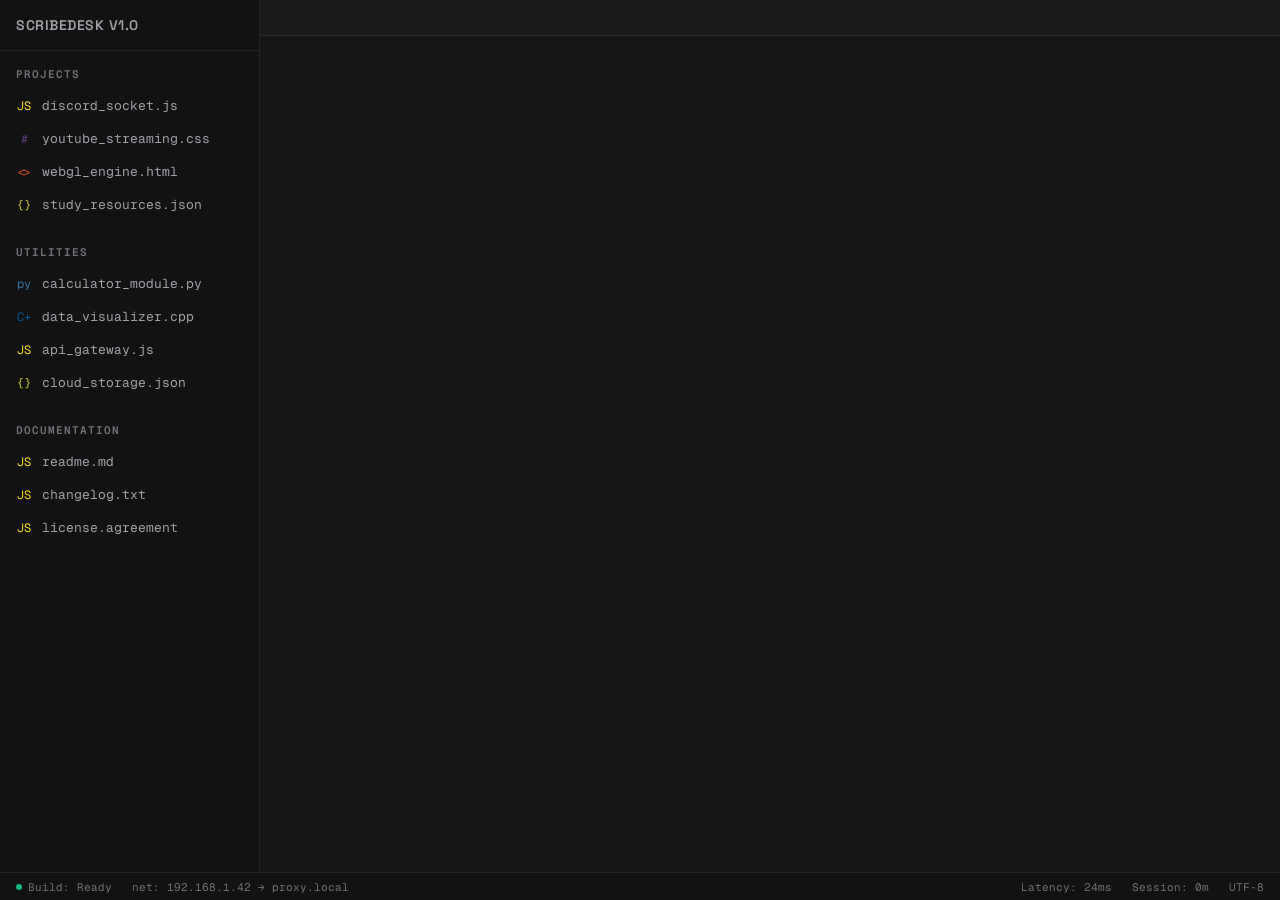
==== ScribeDesk/index.html @ 0d9b01ed "Fix preview loading issue by implementing proper iframe rendering and proxy handling * Added complet" ====
<!DOCTYPE html>
<html lang="en">
<head>
    <meta charset="UTF-8">
    <meta name="viewport" content="width=device-width, initial-scale=1.0">
    <title>ScribeDesk - IDE</title>
    
    <!-- Typography Imports -->
    <link rel="preconnect" href="https://fonts.googleapis.com">
    <link rel="preconnect" href="https://fonts.gstatic.com" crossorigin>
    <link href="https://fonts.googleapis.com/css2?family=Space+Grotesk:wght@400;500;600;700&family=Geist+Mono:wght@300;400;500;600&display=swap" rel="stylesheet">
    
    <style>
        /* ============================================
           CSS VARIABLES & THEME CONFIGURATION
           ============================================ */
        :root {
            /* Aero-Dark Color Palette */
            --bg-primary: #0d0d0d;
            --bg-secondary: #161616;
            --bg-tertiary: #1a1a1a;
            --bg-glass: rgba(22, 22, 22, 0.7);
            --bg-glass-heavy: rgba(22, 22, 22, 0.85);
            
            /* Accent Colors */
            --accent-primary: #3b82f6;
            --accent-secondary: #8b5cf6;
            --accent-success: #10b981;
            --accent-warning: #f59e0b;
            --accent-error: #ef4444;
            
            /* Text Colors */
            --text-primary: #ffffff;
            --text-secondary: #a1a1aa;
            --text-tertiary: #71717a;
            
            /* Border Colors */
            --border-glass: rgba(255, 255, 255, 0.08);
            --border-glass-hover: rgba(255, 255, 255, 0.15);
            
            /* Typography */
            --font-display: 'Space Grotesk', sans-serif;
            --font-code: 'Geist Mono', monospace;
            
            /* Spacing */
            --sidebar-width: 260px;
            --statusbar-height: 28px;
            --tab-height: 36px;
            
            /* Animations */
            --transition-fast: 0.15s cubic-bezier(0.4, 0, 0.2, 1);
            --transition-medium: 0.25s cubic-bezier(0.4, 0, 0.2, 1);
            --transition-slow: 0.4s cubic-bezier(0.4, 0, 0.2, 1);
        }

        /* ============================================
           RESET & BASE STYLES
           ============================================ */
        * {
            margin: 0;
            padding: 0;
            box-sizing: border-box;
        }

        ::-webkit-scrollbar {
            width: 8px;
            height: 8px;
        }

        ::-webkit-scrollbar-track {
            background: var(--bg-secondary);
        }

        ::-webkit-scrollbar-thumb {
            background: var(--border-glass-hover);
            border-radius: 4px;
        }

        ::-webkit-scrollbar-thumb:hover {
            background: var(--text-tertiary);
        }

        body {
            font-family: var(--font-code);
            background: var(--bg-primary);
            color: var(--text-primary);
            overflow: hidden;
            height: 100vh;
            width: 100vw;
        }

        /* ============================================
           MAIN LAYOUT STRUCTURE
           ============================================ */
        .ide-container {
            display: grid;
            grid-template-columns: var(--sidebar-width) 1fr;
            grid-template-rows: 1fr var(--statusbar-height);
            height: 100vh;
            width: 100vw;
        }

        /* ============================================
           SIDEBAR - FILE EXPLORER
           ============================================ */
        .sidebar {
            grid-row: 1 / 2;
            grid-column: 1 / 2;
            background: var(--bg-glass);
            backdrop-filter: blur(16px);
            -webkit-backdrop-filter: blur(16px);
            border-right: 1px solid var(--border-glass);
            display: flex;
            flex-direction: column;
            transition: transform var(--transition-medium);
        }

        .sidebar.collapsed {
            transform: translateX(calc(-1 * var(--sidebar-width)));
            position: absolute;
            z-index: 100;
        }

        .sidebar-header {
            padding: 16px;
            border-bottom: 1px solid var(--border-glass);
            font-family: var(--font-display);
            font-weight: 600;
            font-size: 14px;
            letter-spacing: 0.5px;
            text-transform: uppercase;
            color: var(--text-secondary);
        }

        .file-tree {
            flex: 1;
            overflow-y: auto;
            padding: 8px 0;
        }

        .file-tree-section {
            margin-bottom: 16px;
        }

        .file-tree-label {
            padding: 8px 16px;
            font-size: 11px;
            font-weight: 600;
            text-transform: uppercase;
            letter-spacing: 1px;
            color: var(--text-tertiary);
            cursor: default;
        }

        .file-item {
            display: flex;
            align-items: center;
            padding: 8px 16px;
            cursor: pointer;
            transition: all var(--transition-fast);
            position: relative;
            user-select: none;
        }

        .file-item::before {
            content: '';
            position: absolute;
            left: 0;
            top: 0;
            bottom: 0;
            width: 3px;
            background: var(--accent-primary);
            opacity: 0;
            transition: opacity var(--transition-fast);
        }

        .file-item:hover {
            background: rgba(255, 255, 255, 0.03);
        }

        .file-item:active {
            transform: scale(0.98);
            /* Hook for tactile audio: play click sound here */
        }

        .file-item.active {
            background: rgba(59, 130, 246, 0.1);
        }

        .file-item.active::before {
            opacity: 1;
        }

        .file-icon {
            width: 16px;
            height: 16px;
            margin-right: 10px;
            display: flex;
            align-items: center;
            justify-content: center;
            font-size: 12px;
            color: var(--text-secondary);
        }

        .file-name {
            font-size: 13px;
            color: var(--text-secondary);
            transition: color var(--transition-fast);
        }

        .file-item:hover .file-name {
            color: var(--text-primary);
        }

        .file-item.active .file-name {
            color: var(--text-primary);
        }

        /* File type colors */
        .file-icon.js { color: #f7df1e; }
        .file-icon.css { color: #563d7c; }
        .file-icon.html { color: #e34c26; }
        .file-icon.json { color: #cbcb41; }
        .file-icon.py { color: #3776ab; }
        .file-icon.cpp { color: #00599c; }

        /* ============================================
           CONTEXT MENU (Frosted Glass Modal)
           ============================================ */
        .context-menu {
            position: fixed;
            background: var(--bg-glass-heavy);
            backdrop-filter: blur(20px);
            -webkit-backdrop-filter: blur(20px);
            border: 1px solid var(--border-glass);
            border-radius: 8px;
            padding: 8px 0;
            min-width: 200px;
            box-shadow: 0 8px 32px rgba(0, 0, 0, 0.4);
            z-index: 1000;
            opacity: 0;
            transform: scale(0.95);
            pointer-events: none;
            transition: all var(--transition-fast);
        }

        .context-menu.visible {
            opacity: 1;
            transform: scale(1);
            pointer-events: auto;
        }

        .context-menu-item {
            padding: 10px 16px;
            font-size: 13px;
            color: var(--text-secondary);
            cursor: pointer;
            transition: all var(--transition-fast);
            display: flex;
            align-items: center;
            gap: 10px;
        }

        .context-menu-item:hover {
            background: rgba(255, 255, 255, 0.05);
            color: var(--text-primary);
        }

        .context-menu-item:active {
            transform: scale(0.98);
            /* Hook for tactile audio */
        }

        .context-menu-divider {
            height: 1px;
            background: var(--border-glass);
            margin: 8px 0;
        }

        /* ============================================
           MAIN WORKSPACE
           ============================================ */
        .workspace {
            grid-row: 1 / 2;
            grid-column: 2 / 3;
            display: flex;
            flex-direction: column;
            background: var(--bg-secondary);
            overflow: hidden;
        }

        /* Tab Bar */
        .tab-bar {
            display: flex;
            align-items: center;
            height: var(--tab-height);
            background: var(--bg-tertiary);
            border-bottom: 1px solid var(--border-glass);
            overflow-x: auto;
            overflow-y: hidden;
        }

        .tab {
            display: flex;
            align-items: center;
            padding: 0 16px;
            height: 100%;
            background: transparent;
            border-right: 1px solid var(--border-glass);
            cursor: pointer;
            transition: all var(--transition-fast);
            font-size: 12px;
            color: var(--text-secondary);
            min-width: 150px;
            max-width: 250px;
            position: relative;
        }

        .tab::before {
            content: '';
            position: absolute;
            top: 0;
            left: 0;
            right: 0;
            height: 2px;
            background: var(--accent-primary);
            opacity: 0;
            transition: opacity var(--transition-fast);
        }

        .tab:hover {
            background: rgba(255, 255, 255, 0.03);
        }

        .tab:active {
            transform: scale(0.98);
            /* Hook for tactile audio */
        }

        .tab.active {
            background: var(--bg-secondary);
            color: var(--text-primary);
        }

        .tab.active::before {
            opacity: 1;
        }

        .tab-close {
            margin-left: auto;
            width: 18px;
            height: 18px;
            border-radius: 4px;
            display: flex;
            align-items: center;
            justify-content: center;
            font-size: 14px;
            opacity: 0;
            transition: all var(--transition-fast);
        }

        .tab:hover .tab-close {
            opacity: 1;
        }

        .tab-close:hover {
            background: rgba(255, 255, 255, 0.1);
        }

        .tab-close:active {
            transform: scale(0.9);
            /* Hook for tactile audio */
        }

        /* Editor Area */
        .editor-area {
            flex: 1;
            position: relative;
            overflow: hidden;
        }

        .tab-content {
            position: absolute;
            top: 0;
            left: 0;
            width: 100%;
            height: 100%;
            opacity: 0;
            pointer-events: none;
            transition: opacity var(--transition-medium);
        }

        .tab-content.active {
            opacity: 1;
            pointer-events: auto;
        }

        .tab-content iframe {
            width: 100%;
            height: 100%;
            border: none;
            background: #ffffff;
        }

        /* Fake Terminal Loading Screen */
        .loading-screen {
            position: absolute;
            top: 0;
            left: 0;
            width: 100%;
            height: 100%;
            background: var(--bg-primary);
            display: none;
            flex-direction: column;
            justify-content: center;
            align-items: center;
            font-family: var(--font-code);
            padding: 40px;
        }

        .loading-screen.active {
            display: flex;
        }

        .terminal-output {
            width: 100%;
            max-width: 600px;
            font-size: 12px;
            line-height: 1.8;
            color: var(--text-secondary);
        }

        .terminal-line {
            opacity: 0;
            transform: translateX(-10px);
            animation: terminalFadeIn 0.3s ease forwards;
        }

        @keyframes terminalFadeIn {
            to {
                opacity: 1;
                transform: translateX(0);
            }
        }

        .terminal-success {
            color: var(--accent-success);
        }

        .terminal-warning {
            color: var(--accent-warning);
        }

        .terminal-info {
            color: var(--accent-primary);
        }

        .cursor-blink {
            display: inline-block;
            width: 8px;
            height: 16px;
            background: var(--accent-primary);
            animation: blink 1s step-end infinite;
        }

        @keyframes blink {
            0%, 100% { opacity: 1; }
            50% { opacity: 0; }
        }

        /* Dummy Code Display (Panic Mode) */
        .dummy-code {
            position: absolute;
            top: 0;
            left: 0;
            width: 100%;
            height: 100%;
            background: var(--bg-primary);
            padding: 20px;
            font-family: var(--font-code);
            font-size: 13px;
            line-height: 1.6;
            color: var(--text-secondary);
            overflow: auto;
            display: none;
        }

        .dummy-code.active {
            display: block;
        }

        .dummy-code .keyword { color: var(--accent-secondary); }
        .dummy-code .string { color: var(--accent-success); }
        .dummy-code .function { color: var(--accent-primary); }
        .dummy-code .comment { color: var(--text-tertiary); }
        .dummy-code .number { color: var(--accent-warning); }

        /* ============================================
           STATUS BAR
           ============================================ */
        .status-bar {
            grid-row: 2 / 3;
            grid-column: 1 / 3;
            background: var(--bg-glass);
            backdrop-filter: blur(16px);
            -webkit-backdrop-filter: blur(16px);
            border-top: 1px solid var(--border-glass);
            display: flex;
            align-items: center;
            justify-content: space-between;
            padding: 0 16px;
            font-size: 11px;
            color: var(--text-tertiary);
        }

        .status-left,
        .status-right {
            display: flex;
            align-items: center;
            gap: 20px;
        }

        .status-item {
            display: flex;
            align-items: center;
            gap: 6px;
        }

        .status-indicator {
            width: 6px;
            height: 6px;
            border-radius: 50%;
            background: var(--accent-success);
            animation: pulse 2s ease infinite;
        }

        @keyframes pulse {
            0%, 100% { opacity: 1; }
            50% { opacity: 0.5; }
        }

        /* ============================================
           COMMAND PALETTE (Spotlight-style)
           ============================================ */
        .command-palette-overlay {
            position: fixed;
            top: 0;
            left: 0;
            width: 100%;
            height: 100%;
            background: rgba(0, 0, 0, 0.6);
            backdrop-filter: blur(4px);
            -webkit-backdrop-filter: blur(4px);
            z-index: 2000;
            opacity: 0;
            pointer-events: none;
            transition: opacity var(--transition-medium);
            display: flex;
            justify-content: center;
            padding-top: 100px;
        }

        .command-palette-overlay.active {
            opacity: 1;
            pointer-events: auto;
        }

        .command-palette {
            width: 100%;
            max-width: 560px;
            background: var(--bg-glass-heavy);
            backdrop-filter: blur(24px);
            -webkit-backdrop-filter: blur(24px);
            border: 1px solid var(--border-glass);
            border-radius: 12px;
            box-shadow: 0 20px 60px rgba(0, 0, 0, 0.5);
            transform: translateY(-20px) scale(0.95);
            transition: all var(--transition-medium);
            overflow: hidden;
        }

        .command-palette-overlay.active .command-palette {
            transform: translateY(0) scale(1);
        }

        .command-input-wrapper {
            display: flex;
            align-items: center;
            padding: 16px 20px;
            border-bottom: 1px solid var(--border-glass);
        }

        .command-icon {
            font-size: 18px;
            color: var(--text-tertiary);
            margin-right: 12px;
        }

        .command-input {
            flex: 1;
            background: transparent;
            border: none;
            outline: none;
            font-family: var(--font-display);
            font-size: 16px;
            color: var(--text-primary);
            font-weight: 500;
        }

        .command-input::placeholder {
            color: var(--text-tertiary);
            font-weight: 400;
        }

        .command-shortcut {
            font-size: 11px;
            color: var(--text-tertiary);
            background: rgba(255, 255, 255, 0.05);
            padding: 4px 8px;
            border-radius: 4px;
            border: 1px solid var(--border-glass);
        }

        .command-results {
            max-height: 300px;
            overflow-y: auto;
            padding: 8px 0;
        }

        .command-result-item {
            padding: 12px 20px;
            cursor: pointer;
            transition: all var(--transition-fast);
            display: flex;
            align-items: center;
            gap: 12px;
        }

        .command-result-item:hover,
        .command-result-item.selected {
            background: rgba(59, 130, 246, 0.1);
        }

        .command-result-item:active {
            transform: scale(0.98);
            /* Hook for tactile audio */
        }

        .command-result-icon {
            width: 32px;
            height: 32px;
            background: rgba(255, 255, 255, 0.05);
            border-radius: 6px;
            display: flex;
            align-items: center;
            justify-content: center;
            font-size: 14px;
            color: var(--text-secondary);
        }

        .command-result-info {
            flex: 1;
        }

        .command-result-title {
            font-family: var(--font-display);
            font-size: 14px;
            font-weight: 500;
            color: var(--text-primary);
            margin-bottom: 2px;
        }

        .command-result-subtitle {
            font-size: 11px;
            color: var(--text-tertiary);
        }

        /* ============================================
           RESPONSIVE ADJUSTMENTS
           ============================================ */
        @media (max-width: 768px) {
            .ide-container {
                grid-template-columns: 1fr;
            }

            .sidebar {
                position: fixed;
                z-index: 100;
                height: calc(100vh - var(--statusbar-height));
            }

            .sidebar.collapsed {
                transform: translateX(calc(-1 * var(--sidebar-width)));
            }

            .status-bar {
                grid-column: 1 / 2;
            }
        }
    </style>
</head>
<body>
    <div class="ide-container">
        <!-- Sidebar -->
        <aside class="sidebar" id="sidebar">
            <div class="sidebar-header">
                ScribeDesk v1.0
            </div>
            <div class="file-tree" id="fileTree">
                <!-- Files will be populated by JavaScript -->
            </div>
        </aside>

        <!-- Main Workspace -->
        <main class="workspace" id="workspace">
            <div class="tab-bar" id="tabBar"></div>
            <div class="editor-area" id="editorArea">
                <!-- Tab contents will be injected here -->
            </div>
            <!-- Dummy code container for panic mode -->
            <div class="dummy-code" id="dummyCode"></div>
        </main>

        <!-- Status Bar -->
        <footer class="status-bar">
            <div class="status-left">
                <div class="status-item">
                    <span class="status-indicator"></span>
                    <span id="buildStatus">Build: Ready</span>
                </div>
                <div class="status-item">
                    <span id="networkPath">net: 192.168.1.42 → proxy.local</span>
                </div>
            </div>
            <div class="status-right">
                <div class="status-item">
                    <span id="latencyDisplay">Latency: 24ms</span>
                </div>
                <div class="status-item">
                    <span id="sessionTime">Session: 0m</span>
                </div>
                <div class="status-item">
                    <span>UTF-8</span>
                </div>
            </div>
        </footer>
    </div>

    <!-- Context Menu -->
    <div class="context-menu" id="contextMenu">
        <div class="context-menu-item" data-action="open">
            <span>📂</span> Open in New Tab
        </div>
        <div class="context-menu-item" data-action="copy">
            <span>📋</span> Copy URL
        </div>
        <div class="context-menu-divider"></div>
        <div class="context-menu-item" data-action="refresh">
            <span>🔄</span> Refresh
        </div>
        <div class="context-menu-item" data-action="close">
            <span>❌</span> Close All
        </div>
    </div>

    <!-- Command Palette -->
    <div class="command-palette-overlay" id="commandPaletteOverlay">
        <div class="command-palette">
            <div class="command-input-wrapper">
                <span class="command-icon">⌘</span>
                <input 
                    type="text" 
                    class="command-input" 
                    id="commandInput" 
                    placeholder="Type a URL or command..."
                    autocomplete="off"
                >
                <span class="command-shortcut">ESC</span>
            </div>
            <div class="command-results" id="commandResults">
                <!-- Results will be populated dynamically -->
            </div>
        </div>
    </div>

    <script>
        /* ============================================
           SCRIBEDESK - TACTICAL IDE INTERFACE
           ============================================ */

        // Configuration
        const CONFIG = {
            proxyPrefix: '/service/',
            loadingDuration: 1500,
            latencyMin: 15,
            latencyMax: 45,
            sessionUpdateInterval: 1000
        };

        // File system simulation (proxy routes disguised as project files)
        const fileSystem = [
            {
                section: 'Projects',
                files: [
                    { name: 'discord_socket.js', icon: 'js', url: 'https://discord.com' },
                    { name: 'youtube_streaming.css', icon: 'css', url: 'https://youtube.com' },
                    { name: 'webgl_engine.html', icon: 'html', url: 'https://threejs.org/examples' },
                    { name: 'study_resources.json', icon: 'json', url: 'https://wikipedia.org' }
                ]
            },
            {
                section: 'Utilities',
                files: [
                    { name: 'calculator_module.py', icon: 'py', url: 'https://replit.com' },
                    { name: 'data_visualizer.cpp', icon: 'cpp', url: 'https://codepen.io' },
                    { name: 'api_gateway.js', icon: 'js', url: 'https://github.com' },
                    { name: 'cloud_storage.json', icon: 'json', url: 'https://drive.google.com' }
                ]
            },
            {
                section: 'Documentation',
                files: [
                    { name: 'readme.md', icon: 'js', url: 'https://stackoverflow.com' },
                    { name: 'changelog.txt', icon: 'js', url: 'https://reddit.com' },
                    { name: 'license.agreement', icon: 'js', url: 'https://archive.org' }
                ]
            }
        ];

        // State management
        const state = {
            tabs: [],
            activeTabId: null,
            sessionId: Date.now(),
            sessionStartTime: Date.now(),
            panicMode: false,
            contextMenuFile: null
        };

        // DOM Elements
        const elements = {
            sidebar: document.getElementById('sidebar'),
            fileTree: document.getElementById('fileTree'),
            tabBar: document.getElementById('tabBar'),
            editorArea: document.getElementById('editorArea'),
            dummyCode: document.getElementById('dummyCode'),
            contextMenu: document.getElementById('contextMenu'),
            commandPaletteOverlay: document.getElementById('commandPaletteOverlay'),
            commandInput: document.getElementById('commandInput'),
            commandResults: document.getElementById('commandResults'),
            buildStatus: document.getElementById('buildStatus'),
            networkPath: document.getElementById('networkPath'),
            latencyDisplay: document.getElementById('latencyDisplay'),
            sessionTime: document.getElementById('sessionTime')
        };

        /* ============================================
           INITIALIZATION
           ============================================ */
        function init() {
            renderFileTree();
            startTelemetry();
            setupEventListeners();
            console.log('[ScribeDesk] System initialized');
        }

        /* ============================================
           FILE TREE RENDERING
           ============================================ */
        function renderFileTree() {
            elements.fileTree.innerHTML = '';
            
            fileSystem.forEach(section => {
                const sectionDiv = document.createElement('div');
                sectionDiv.className = 'file-tree-section';
                
                const label = document.createElement('div');
                label.className = 'file-tree-label';
                label.textContent = section.section;
                sectionDiv.appendChild(label);
                
                section.files.forEach(file => {
                    const fileItem = createFileItem(file);
                    sectionDiv.appendChild(fileItem);
                });
                
                elements.fileTree.appendChild(sectionDiv);
            });
        }

        function createFileItem(file) {
            const item = document.createElement('div');
            item.className = 'file-item';
            item.dataset.file = JSON.stringify(file);
            
            item.innerHTML = `
                <span class="file-icon ${file.icon}">${getFileIconSymbol(file.icon)}</span>
                <span class="file-name">${file.name}</span>
            `;
            
            item.addEventListener('click', () => openFile(file));
            item.addEventListener('contextmenu', (e) => showContextMenu(e, file));
            
            return item;
        }

        function getFileIconSymbol(type) {
            const symbols = {
                js: 'JS',
                css: '#',
                html: '<>',
                json: '{}',
                py: 'py',
                cpp: 'C+'
            };
            return symbols[type] || '📄';
        }

        /* ============================================
           TAB MANAGEMENT
           ============================================ */
        function openFile(file) {
            if (state.panicMode) {
                exitPanicMode();
            }
            
            // Check if tab already exists
            const existingTab = state.tabs.find(tab => tab.url === file.url);
            if (existingTab) {
                switchToTab(existingTab.id);
                return;
            }
            
            const tabId = generateId();
            const tab = {
                id: tabId,
                name: file.name,
                url: file.url,
                icon: file.icon
            };
            
            state.tabs.push(tab);
            renderTabs();
            switchToTab(tabId);
            
            // Hook for tactile audio: play tab open sound
        }

        function generateId() {
            return 'tab_' + Math.random().toString(36).substr(2, 9);
        }

        function renderTabs() {
            elements.tabBar.innerHTML = '';
            
            state.tabs.forEach(tab => {
                const tabEl = document.createElement('div');
                tabEl.className = `tab ${tab.id === state.activeTabId ? 'active' : ''}`;
                tabEl.dataset.tabId = tab.id;
                
                tabEl.innerHTML = `
                    <span class="file-icon ${tab.icon}" style="margin-right: 8px; font-size: 10px;">${getFileIconSymbol(tab.icon)}</span>
                    <span>${tab.name}</span>
                    <span class="tab-close" onclick="event.stopPropagation(); closeTab('${tab.id}')">×</span>
                `;
                
                tabEl.addEventListener('click', () => switchToTab(tab.id));
                elements.tabBar.appendChild(tabEl);
            });
        }

        function switchToTab(tabId) {
            state.activeTabId = tabId;
            renderTabs();
            
            // Remove all active states from tab contents
            document.querySelectorAll('.tab-content').forEach(el => {
                el.classList.remove('active');
            });
            
            let tabContent = document.getElementById(`content_${tabId}`);
            
            if (!tabContent) {
                tabContent = createTabContent(tabId);
                elements.editorArea.appendChild(tabContent);
                showLoadingScreen(tabId);
            } else {
                tabContent.classList.add('active');
            }
            
            elements.dummyCode.classList.remove('active');
            
            // Hook for tactile audio: play tab switch sound
        }

        function createTabContent(tabId) {
            const content = document.createElement('div');
            content.className = 'tab-content';
            content.id = `content_${tabId}`;
            
            content.innerHTML = `
                <div class="loading-screen" id="loading_${tabId}">
                    <div class="terminal-output" id="terminal_${tabId}"></div>
                </div>
                <iframe src="" style="display:none;" id="iframe_${tabId}"></iframe>
            `;
            
            return content;
        }

        function showLoadingScreen(tabId) {
            const loadingScreen = document.getElementById(`loading_${tabId}`);
            const terminal = document.getElementById(`terminal_${tabId}`);
            const iframe = document.getElementById(`iframe_${tabId}`);
            
            loadingScreen.classList.add('active');
            iframe.style.display = 'none';
            
            const tab = state.tabs.find(t => t.id === tabId);
            const messages = generateTerminalMessages(tab);
            
            let delay = 0;
            messages.forEach((msg, index) => {
                setTimeout(() => {
                    const line = document.createElement('div');
                    line.className = 'terminal-line';
                    line.style.animationDelay = `${index * 0.1}s`;
                    line.innerHTML = msg;
                    terminal.appendChild(line);
                }, delay);
                delay += 200;
            });
            
            setTimeout(() => {
                loadingScreen.classList.remove('active');
                iframe.src = CONFIG.proxyPrefix + tab.url;
                iframe.style.display = 'block';
                
                // Hook for tactile audio: play load complete sound
            }, CONFIG.loadingDuration);
        }

        function generateTerminalMessages(tab) {
            return [
                `<span class="terminal-info">➜</span> Initializing workspace...`,
                `<span class="terminal-info">➜</span> Loading module: <span style="color: var(--text-primary)">${tab.name}</span>`,
                `<span class="terminal-info">➜</span> Checking dependencies...`,
                `<span class="terminal-success">✓</span> Dependencies resolved`,
                `<span class="terminal-info">➜</span> Establishing secure connection...`,
                `<span class="terminal-warning">⚠</span> Bypassing CORS restrictions...`,
                `<span class="terminal-success">✓</span> Connection established`,
                `<span class="terminal-info">➜</span> Rendering preview...`,
                `<span class="cursor-blink"></span>`
            ];
        }

        function closeTab(tabId) {
            const index = state.tabs.findIndex(t => t.id === tabId);
            if (index === -1) return;
            
            state.tabs.splice(index, 1);
            
            const content = document.getElementById(`content_${tabId}`);
            if (content) content.remove();
            
            if (state.activeTabId === tabId) {
                if (state.tabs.length > 0) {
                    switchToTab(state.tabs[Math.max(0, index - 1)].id);
                } else {
                    state.activeTabId = null;
                    renderTabs();
                    elements.dummyCode.classList.add('active');
                    elements.dummyCode.innerHTML = getDummyCode();
                }
            } else {
                renderTabs();
            }
            
            // Hook for tactile audio: play tab close sound
        }

        function closeAllTabs() {
            state.tabs = [];
            state.activeTabId = null;
            elements.editorArea.innerHTML = '';
            elements.tabBar.innerHTML = '';
            elements.dummyCode.classList.add('active');
            elements.dummyCode.innerHTML = getDummyCode();
        }

        /* ============================================
           DUMMY CODE FOR PANIC MODE
           ============================================ */
        function getDummyCode() {
            return `
<span class="comment">// Standard Library Import</span>
<span class="keyword">import</span> sys
<span class="keyword">import</span> os
<span class="keyword">from</span> datetime <span class="keyword">import</span> datetime

<span class="comment"># Educational Data Processing Module</span>
<span class="keyword">class</span> <span class="function">DataAnalyzer</span>:
    <span class="keyword">def</span> <span class="function">__init__</span>(self):
        self.dataset = []
        self.results = {}
    
    <span class="keyword">def</span> <span class="function">load_data</span>(self, filepath):
        <span class="string">"""Load educational dataset from CSV"""</span>
        <span class="keyword">try</span>:
            <span class="keyword">with</span> open(filepath, <span class="string">'r'</span>) <span class="keyword">as</span> f:
                self.dataset = f.readlines()
            <span class="keyword">return</span> <span class="keyword">True</span>
        <span class="keyword">except</span> FileNotFoundError:
            <span class="keyword">return</span> <span class="keyword">False</span>
    
    <span class="keyword">def</span> <span class="function">calculate_statistics</span>(self):
        <span class="string">"""Compute mean, median, and standard deviation"""</span>
        values = [<span class="function">float</span>(x) <span class="keyword">for</span> x <span class="keyword">in</span> self.dataset]
        
        mean = <span class="function">sum</span>(values) / <span class="function">len</span>(values)
        variance = <span class="function">sum</span>((x - mean) ** <span class="number">2</span> <span class="keyword">for</span> x <span class="keyword">in</span> values) / <span class="function">len</span>(values)
        
        self.results = {
            <span class="string">'mean'</span>: <span class="function">round</span>(mean, <span class="number">2</span>),
            <span class="string">'variance'</span>: <span class="function">round</span>(variance, <span class="number">2</span>),
            <span class="string">'count'</span>: <span class="function">len</span>(values)
        }
        
        <span class="keyword">return</span> self.results

<span class="comment">// Main execution entry point</span>
<span class="keyword">if</span> __name__ == <span class="string">"__main__"</span>:
    analyzer = <span class="function">DataAnalyzer</span>()
    <span class="function">print</span>(<span class="string">"Starting analysis..."</span>)
    results = analyzer.<span class="function">calculate_statistics</span>()
    <span class="function">print</span>(<span class="string">f"Results: {results}"</span>)
`;
        }

        /* ============================================
           CONTEXT MENU
           ============================================ */
        function showContextMenu(event, file) {
            event.preventDefault();
            state.contextMenuFile = file;
            
            const menu = elements.contextMenu;
            menu.style.left = `${event.clientX}px`;
            menu.style.top = `${event.clientY}px`;
            menu.classList.add('visible');
        }

        function hideContextMenu() {
            elements.contextMenu.classList.remove('visible');
            state.contextMenuFile = null;
        }

        /* ============================================
           COMMAND PALETTE
           ============================================ */
        function toggleCommandPalette() {
            const isActive = elements.commandPaletteOverlay.classList.contains('active');
            
            if (isActive) {
                elements.commandPaletteOverlay.classList.remove('active');
                elements.commandInput.value = '';
                elements.commandResults.innerHTML = '';
            } else {
                elements.commandPaletteOverlay.classList.add('active');
                elements.commandInput.focus();
                populateCommandResults();
            }
        }

        function populateCommandResults(query = '') {
            const allFiles = fileSystem.flatMap(section => section.files);
            const filtered = query 
                ? allFiles.filter(f => f.name.toLowerCase().includes(query.toLowerCase()))
                : allFiles.slice(0, 5);
            
            elements.commandResults.innerHTML = '';
            
            filtered.forEach(file => {
                const item = document.createElement('div');
                item.className = 'command-result-item';
                item.innerHTML = `
                    <div class="command-result-icon">
                        <span class="file-icon ${file.icon}" style="font-size: 10px;">${getFileIconSymbol(file.icon)}</span>
                    </div>
                    <div class="command-result-info">
                        <div class="command-result-title">${file.name}</div>
                        <div class="command-result-subtitle">${file.url}</div>
                    </div>
                `;
                
                item.addEventListener('click', () => {
                    openFile(file);
                    toggleCommandPalette();
                });
                
                elements.commandResults.appendChild(item);
            });
        }

        function handleCommandInput(value) {
            if (!value.trim()) return;
            
            // Check if it's a URL
            const urlPattern = /^(https?:\/\/)?([\da-z\.-]+)\.([a-z\.]{2,6})([\/\w \.-]*)*\/?$/;
            if (urlPattern.test(value)) {
                const url = value.startsWith('http') ? value : `https://${value}`;
                const file = {
                    name: new URL(url).hostname,
                    icon: 'html',
                    url: url
                };
                openFile(file);
            } else {
                // Search in file system
                const allFiles = fileSystem.flatMap(section => section.files);
                const match = allFiles.find(f => f.name.toLowerCase().includes(value.toLowerCase()));
                if (match) {
                    openFile(match);
                }
            }
            
            toggleCommandPalette();
        }

        /* ============================================
           PANIC MODE
           ============================================ */
        let escPressCount = 0;
        let escTimer = null;

        function triggerPanicMode() {
            state.panicMode = true;
            
            // Clear all iframes
            document.querySelectorAll('iframe').forEach(iframe => {
                iframe.src = 'about:blank';
            });
            
            // Collapse sidebar
            elements.sidebar.classList.add('collapsed');
            
            // Show dummy code
            elements.dummyCode.classList.add('active');
            elements.dummyCode.innerHTML = getDummyCode();
            
            // Hide all tab contents
            document.querySelectorAll('.tab-content').forEach(el => {
                el.classList.remove('active');
            });
            
            console.log('[ScribeDesk] Panic mode activated');
        }

        function exitPanicMode() {
            state.panicMode = false;
            elements.sidebar.classList.remove('collapsed');
            elements.dummyCode.classList.remove('active');
            
            if (state.activeTabId) {
                const content = document.getElementById(`content_${state.activeTabId}`);
                if (content) content.classList.add('active');
            }
        }

        /* ============================================
           TELEMETRY MOCKING
           ============================================ */
        function startTelemetry() {
            // Session timer
            setInterval(() => {
                const elapsed = Math.floor((Date.now() - state.sessionStartTime) / 60000);
                elements.sessionTime.textContent = `Session: ${elapsed}m`;
                
                // Update build status based on session time
                const statuses = ['Ready', 'Compiling', 'Optimizing', 'Ready'];
                const status = statuses[Math.floor(elapsed / 2) % statuses.length];
                elements.buildStatus.textContent = `Build: ${status}`;
            }, CONFIG.sessionUpdateInterval);
            
            // Latency simulator
            setInterval(() => {
                const latency = Math.floor(Math.random() * (CONFIG.latencyMax - CONFIG.latencyMin + 1)) + CONFIG.latencyMin;
                elements.latencyDisplay.textContent = `Latency: ${latency}ms`;
            }, 2000);
            
            // Network path randomization
            const networkPaths = [
                '192.168.1.42 → proxy.local',
                '10.0.0.15 → gateway.net',
                '172.16.0.8 → tunnel.secure',
                '192.168.0.103 → mesh.node'
            ];
            
            setInterval(() => {
                const path = networkPaths[Math.floor(Math.random() * networkPaths.length)];
                elements.networkPath.textContent = `net: ${path}`;
            }, 5000);
        }

        /* ============================================
           EVENT LISTENERS
           ============================================ */
        function setupEventListeners() {
            // Global keyboard shortcuts
            document.addEventListener('keydown', (e) => {
                // Command Palette: Ctrl/Cmd + K
                if ((e.ctrlKey || e.metaKey) && e.key === 'k') {
                    e.preventDefault();
                    toggleCommandPalette();
                }
                
                // Panic Mode: Double Esc
                if (e.key === 'Escape') {
                    escPressCount++;
                    
                    if (escPressCount === 1) {
                        escTimer = setTimeout(() => {
                            escPressCount = 0;
                        }, 300);
                    } else if (escPressCount === 2) {
                        clearTimeout(escTimer);
                        escPressCount = 0;
                        triggerPanicMode();
                    }
                }
                
                // Close command palette with Esc
                if (e.key === 'Escape' && elements.commandPaletteOverlay.classList.contains('active')) {
                    toggleCommandPalette();
                }
            });
            
            // Command input handling
            elements.commandInput.addEventListener('input', (e) => {
                populateCommandResults(e.target.value);
            });
            
            elements.commandInput.addEventListener('keydown', (e) => {
                if (e.key === 'Enter') {
                    handleCommandInput(elements.commandInput.value);
                }
            });
            
            // Close context menu on click outside
            document.addEventListener('click', (e) => {
                if (!elements.contextMenu.contains(e.target)) {
                    hideContextMenu();
                }
            });
            
            // Context menu actions
            elements.contextMenu.addEventListener('click', (e) => {
                const action = e.target.closest('.context-menu-item')?.dataset.action;
                if (!action || !state.contextMenuFile) return;
                
                switch (action) {
                    case 'open':
                        openFile(state.contextMenuFile);
                        break;
                    case 'copy':
                        navigator.clipboard.writeText(state.contextMenuFile.url);
                        break;
                    case 'refresh':
                        const tab = state.tabs.find(t => t.url === state.contextMenuFile.url);
                        if (tab) {
                            const iframe = document.getElementById(`iframe_${tab.id}`);
                            if (iframe) iframe.src = iframe.src;
                        }
                        break;
                    case 'close':
                        closeAllTabs();
                        break;
                }
                
                hideContextMenu();
            });
            
            // Prevent default context menu on file items
            document.querySelectorAll('.file-item').forEach(item => {
                item.addEventListener('contextmenu', (e) => e.preventDefault());
            });
        }

        // Initialize application
        init();
    </script>
</body>
</html>
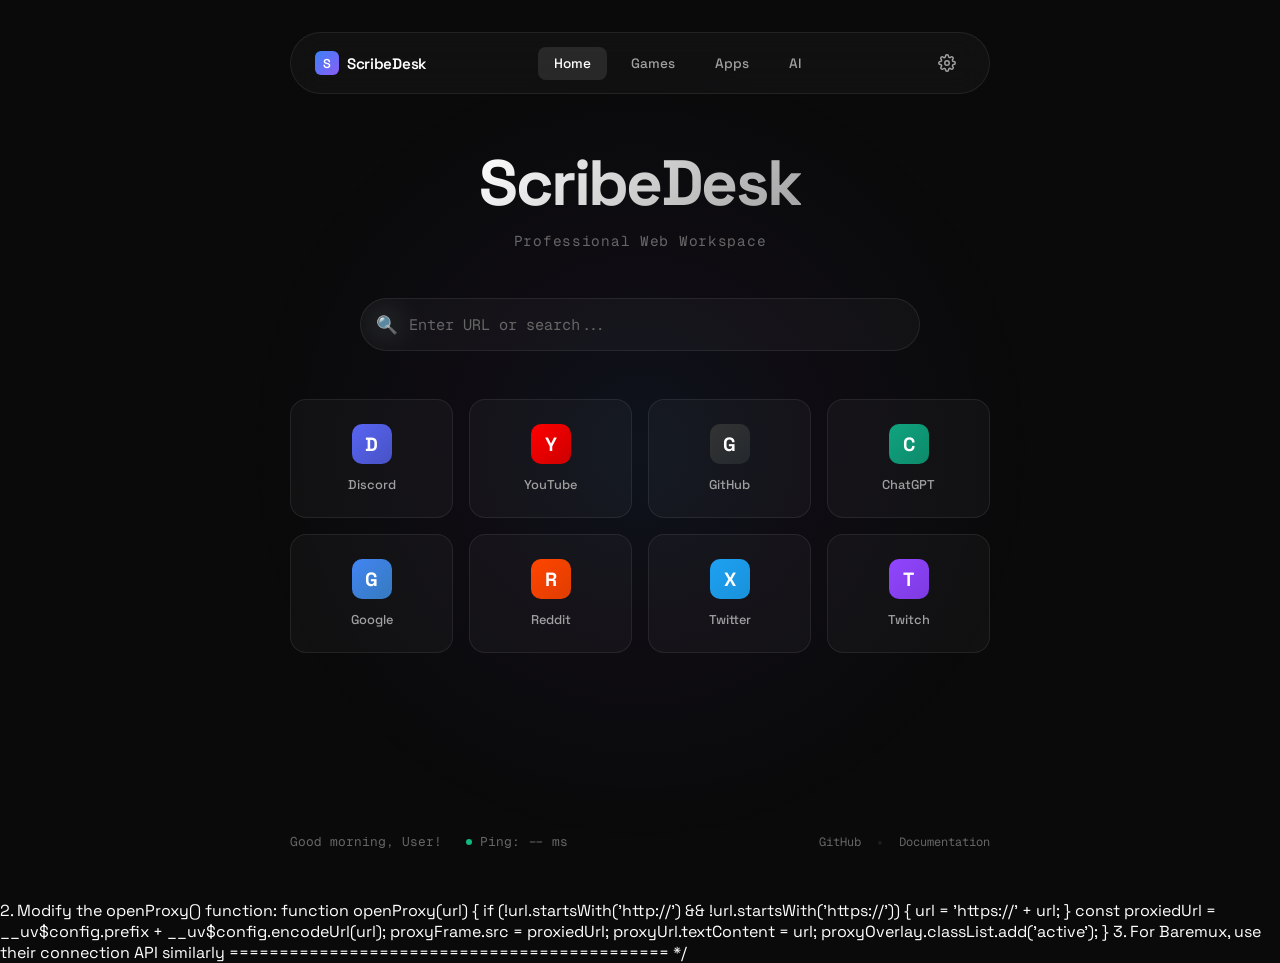
==== commit e96135c4: "Title: Refactor ScribeDesk to clean proxy dashboard with ambient design Key features implemented: - " ====
--- a/ScribeDesk/index.html
+++ b/ScribeDesk/index.html
@@ -3,58 +3,16 @@
 <head>
     <meta charset="UTF-8">
     <meta name="viewport" content="width=device-width, initial-scale=1.0">
-    <title>ScribeDesk - IDE</title>
+    <title>ScribeDesk</title>
     
-    <!-- Typography Imports -->
+    <!-- Typography -->
     <link rel="preconnect" href="https://fonts.googleapis.com">
     <link rel="preconnect" href="https://fonts.gstatic.com" crossorigin>
-    <link href="https://fonts.googleapis.com/css2?family=Space+Grotesk:wght@400;500;600;700&family=Geist+Mono:wght@300;400;500;600&display=swap" rel="stylesheet">
+    <link href="https://fonts.googleapis.com/css2?family=Space+Grotesk:wght@400;500;600;700&family=Geist+Mono:wght@400;500&display=swap" rel="stylesheet">
     
     <style>
         /* ============================================
-           CSS VARIABLES & THEME CONFIGURATION
-           ============================================ */
-        :root {
-            /* Aero-Dark Color Palette */
-            --bg-primary: #0d0d0d;
-            --bg-secondary: #161616;
-            --bg-tertiary: #1a1a1a;
-            --bg-glass: rgba(22, 22, 22, 0.7);
-            --bg-glass-heavy: rgba(22, 22, 22, 0.85);
-            
-            /* Accent Colors */
-            --accent-primary: #3b82f6;
-            --accent-secondary: #8b5cf6;
-            --accent-success: #10b981;
-            --accent-warning: #f59e0b;
-            --accent-error: #ef4444;
-            
-            /* Text Colors */
-            --text-primary: #ffffff;
-            --text-secondary: #a1a1aa;
-            --text-tertiary: #71717a;
-            
-            /* Border Colors */
-            --border-glass: rgba(255, 255, 255, 0.08);
-            --border-glass-hover: rgba(255, 255, 255, 0.15);
-            
-            /* Typography */
-            --font-display: 'Space Grotesk', sans-serif;
-            --font-code: 'Geist Mono', monospace;
-            
-            /* Spacing */
-            --sidebar-width: 260px;
-            --statusbar-height: 28px;
-            --tab-height: 36px;
-            
-            /* Animations */
-            --transition-fast: 0.15s cubic-bezier(0.4, 0, 0.2, 1);
-            --transition-medium: 0.25s cubic-bezier(0.4, 0, 0.2, 1);
-            --transition-slow: 0.4s cubic-bezier(0.4, 0, 0.2, 1);
-        }
-
-        /* ============================================
-           RESET & BASE STYLES
+           CSS RESET & BASE STYLES
            ============================================ */
         * {
             margin: 0;
@@ -62,1332 +20,902 @@
             box-sizing: border-box;
         }
 
-        ::-webkit-scrollbar {
-            width: 8px;
-            height: 8px;
-        }
-
-        ::-webkit-scrollbar-track {
-            background: var(--bg-secondary);
-        }
-
-        ::-webkit-scrollbar-thumb {
-            background: var(--border-glass-hover);
-            border-radius: 4px;
-        }
-
-        ::-webkit-scrollbar-thumb:hover {
-            background: var(--text-tertiary);
+        :root {
+            --bg-primary: #0a0a0a;
+            --bg-secondary: #111111;
+            --bg-tertiary: #1a1a1a;
+            --text-primary: #ffffff;
+            --text-secondary: #a0a0a0;
+            --text-muted: #666666;
+            --accent-blue: #3b82f6;
+            --accent-green: #10b981;
+            --accent-amber: #f59e0b;
+            --accent-red: #ef4444;
+            --accent-purple: #8b5cf6;
+            --accent-pink: #ec4899;
+            --accent-cyan: #06b6d4;
+            --accent-orange: #f97316;
+            --glass-bg: rgba(255, 255, 255, 0.03);
+            --glass-border: rgba(255, 255, 255, 0.08);
+            --glass-blur: 16px;
+            --transition-smooth: cubic-bezier(0.4, 0, 0.2, 1);
         }
 
         body {
-            font-family: var(--font-code);
-            background: var(--bg-primary);
+            font-family: 'Space Grotesk', -apple-system, BlinkMacSystemFont, sans-serif;
+            background-color: var(--bg-primary);
             color: var(--text-primary);
-            overflow: hidden;
-            height: 100vh;
-            width: 100vw;
-        }
-
-        /* ============================================
-           MAIN LAYOUT STRUCTURE
-           ============================================ */
-        .ide-container {
-            display: grid;
-            grid-template-columns: var(--sidebar-width) 1fr;
-            grid-template-rows: 1fr var(--statusbar-height);
-            height: 100vh;
-            width: 100vw;
-        }
-
-        /* ============================================
-           SIDEBAR - FILE EXPLORER
-           ============================================ */
-        .sidebar {
-            grid-row: 1 / 2;
-            grid-column: 1 / 2;
-            background: var(--bg-glass);
-            backdrop-filter: blur(16px);
-            -webkit-backdrop-filter: blur(16px);
-            border-right: 1px solid var(--border-glass);
+            min-height: 100vh;
+            overflow-x: hidden;
+            position: relative;
+        }
+
+        /* ============================================
+           AMBIENT BACKGROUND GLOW
+           ============================================ */
+        .ambient-glow {
+            position: fixed;
+            top: 50%;
+            left: 50%;
+            transform: translate(-50%, -50%);
+            width: 800px;
+            height: 800px;
+            background: radial-gradient(ellipse at center, 
+                rgba(59, 130, 246, 0.08) 0%, 
+                rgba(139, 92, 246, 0.04) 30%, 
+                transparent 70%);
+            pointer-events: none;
+            z-index: 0;
+            animation: pulse 8s ease-in-out infinite;
+        }
+
+        @keyframes pulse {
+            0%, 100% { opacity: 0.5; transform: translate(-50%, -50%) scale(1); }
+            50% { opacity: 0.8; transform: translate(-50%, -50%) scale(1.05); }
+        }
+
+        /* ============================================
+           MAIN CONTAINER
+           ============================================ */
+        .container {
+            position: relative;
+            z-index: 1;
+            min-height: 100vh;
             display: flex;
             flex-direction: column;
-            transition: transform var(--transition-medium);
-        }
-
-        .sidebar.collapsed {
-            transform: translateX(calc(-1 * var(--sidebar-width)));
-            position: absolute;
-            z-index: 100;
-        }
-
-        .sidebar-header {
-            padding: 16px;
-            border-bottom: 1px solid var(--border-glass);
-            font-family: var(--font-display);
+            align-items: center;
+            padding: 2rem;
+        }
+
+        /* ============================================
+           FLOATING NAVIGATION PILL
+           ============================================ */
+        .nav-pill {
+            display: flex;
+            align-items: center;
+            justify-content: space-between;
+            width: 100%;
+            max-width: 700px;
+            padding: 0.75rem 1.5rem;
+            background: var(--glass-bg);
+            backdrop-filter: blur(var(--glass-blur));
+            -webkit-backdrop-filter: blur(var(--glass-blur));
+            border: 1px solid var(--glass-border);
+            border-radius: 9999px;
+            margin-bottom: 3rem;
+            animation: slideDown 0.6s var(--transition-smooth);
+        }
+
+        @keyframes slideDown {
+            from {
+                opacity: 0;
+                transform: translateY(-20px);
+            }
+            to {
+                opacity: 1;
+                transform: translateY(0);
+            }
+        }
+
+        .nav-logo {
+            display: flex;
+            align-items: center;
+            gap: 0.5rem;
             font-weight: 600;
-            font-size: 14px;
-            letter-spacing: 0.5px;
-            text-transform: uppercase;
+            font-size: 0.95rem;
+            letter-spacing: -0.02em;
+        }
+
+        .nav-logo-icon {
+            width: 24px;
+            height: 24px;
+            background: linear-gradient(135deg, var(--accent-blue), var(--accent-purple));
+            border-radius: 6px;
+            display: flex;
+            align-items: center;
+            justify-content: center;
+            font-size: 0.8rem;
+        }
+
+        .nav-links {
+            display: flex;
+            align-items: center;
+            gap: 0.5rem;
+        }
+
+        .nav-link {
+            padding: 0.5rem 1rem;
             color: var(--text-secondary);
-        }
-
-        .file-tree {
-            flex: 1;
-            overflow-y: auto;
-            padding: 8px 0;
-        }
-
-        .file-tree-section {
-            margin-bottom: 16px;
-        }
-
-        .file-tree-label {
-            padding: 8px 16px;
-            font-size: 11px;
-            font-weight: 600;
-            text-transform: uppercase;
-            letter-spacing: 1px;
-            color: var(--text-tertiary);
-            cursor: default;
-        }
-
-        .file-item {
-            display: flex;
-            align-items: center;
-            padding: 8px 16px;
+            text-decoration: none;
+            font-size: 0.85rem;
+            font-weight: 500;
+            border-radius: 8px;
+            transition: all 0.2s var(--transition-smooth);
             cursor: pointer;
-            transition: all var(--transition-fast);
-            position: relative;
-            user-select: none;
-        }
-
-        .file-item::before {
-            content: '';
-            position: absolute;
-            left: 0;
-            top: 0;
-            bottom: 0;
-            width: 3px;
-            background: var(--accent-primary);
-            opacity: 0;
-            transition: opacity var(--transition-fast);
-        }
-
-        .file-item:hover {
-            background: rgba(255, 255, 255, 0.03);
-        }
-
-        .file-item:active {
-            transform: scale(0.98);
-            /* Hook for tactile audio: play click sound here */
-        }
-
-        .file-item.active {
-            background: rgba(59, 130, 246, 0.1);
-        }
-
-        .file-item.active::before {
-            opacity: 1;
-        }
-
-        .file-icon {
-            width: 16px;
-            height: 16px;
-            margin-right: 10px;
+        }
+
+        .nav-link:hover {
+            color: var(--text-primary);
+            background: rgba(255, 255, 255, 0.05);
+        }
+
+        .nav-link.active {
+            color: var(--text-primary);
+            background: rgba(255, 255, 255, 0.1);
+        }
+
+        .nav-settings {
+            width: 36px;
+            height: 36px;
             display: flex;
             align-items: center;
             justify-content: center;
-            font-size: 12px;
-            color: var(--text-secondary);
-        }
-
-        .file-name {
-            font-size: 13px;
-            color: var(--text-secondary);
-            transition: color var(--transition-fast);
-        }
-
-        .file-item:hover .file-name {
-            color: var(--text-primary);
-        }
-
-        .file-item.active .file-name {
-            color: var(--text-primary);
-        }
-
-        /* File type colors */
-        .file-icon.js { color: #f7df1e; }
-        .file-icon.css { color: #563d7c; }
-        .file-icon.html { color: #e34c26; }
-        .file-icon.json { color: #cbcb41; }
-        .file-icon.py { color: #3776ab; }
-        .file-icon.cpp { color: #00599c; }
-
-        /* ============================================
-           CONTEXT MENU (Frosted Glass Modal)
-           ============================================ */
-        .context-menu {
-            position: fixed;
-            background: var(--bg-glass-heavy);
-            backdrop-filter: blur(20px);
-            -webkit-backdrop-filter: blur(20px);
-            border: 1px solid var(--border-glass);
-            border-radius: 8px;
-            padding: 8px 0;
-            min-width: 200px;
-            box-shadow: 0 8px 32px rgba(0, 0, 0, 0.4);
-            z-index: 1000;
-            opacity: 0;
-            transform: scale(0.95);
-            pointer-events: none;
-            transition: all var(--transition-fast);
-        }
-
-        .context-menu.visible {
-            opacity: 1;
-            transform: scale(1);
-            pointer-events: auto;
-        }
-
-        .context-menu-item {
-            padding: 10px 16px;
-            font-size: 13px;
+            border-radius: 50%;
             color: var(--text-secondary);
             cursor: pointer;
-            transition: all var(--transition-fast);
-            display: flex;
-            align-items: center;
-            gap: 10px;
-        }
-
-        .context-menu-item:hover {
+            transition: all 0.2s var(--transition-smooth);
+        }
+
+        .nav-settings:hover {
+            color: var(--text-primary);
             background: rgba(255, 255, 255, 0.05);
+        }
+
+        /* ============================================
+           HERO SECTION
+           ============================================ */
+        .hero {
+            text-align: center;
+            margin-bottom: 3rem;
+            animation: fadeIn 0.8s var(--transition-smooth) 0.2s both;
+        }
+
+        @keyframes fadeIn {
+            from { opacity: 0; transform: translateY(20px); }
+            to { opacity: 1; transform: translateY(0); }
+        }
+
+        .hero-title {
+            font-size: 4rem;
+            font-weight: 700;
+            letter-spacing: -0.04em;
+            margin-bottom: 0.5rem;
+            background: linear-gradient(135deg, #ffffff 0%, #a0a0a0 100%);
+            -webkit-background-clip: text;
+            -webkit-text-fill-color: transparent;
+            background-clip: text;
+        }
+
+        .hero-subtitle {
+            font-family: 'Geist Mono', monospace;
+            font-size: 0.9rem;
+            color: var(--text-muted);
+            letter-spacing: 0.05em;
+        }
+
+        /* ============================================
+           SEARCH BAR
+           ============================================ */
+        .search-container {
+            width: 100%;
+            max-width: 560px;
+            margin-bottom: 3rem;
+            animation: fadeIn 0.8s var(--transition-smooth) 0.4s both;
+        }
+
+        .search-bar {
+            position: relative;
+            width: 100%;
+        }
+
+        .search-input {
+            width: 100%;
+            padding: 1rem 1.5rem 1rem 3rem;
+            font-family: 'Geist Mono', monospace;
+            font-size: 0.95rem;
             color: var(--text-primary);
-        }
-
-        .context-menu-item:active {
-            transform: scale(0.98);
-            /* Hook for tactile audio */
-        }
-
-        .context-menu-divider {
-            height: 1px;
-            background: var(--border-glass);
-            margin: 8px 0;
-        }
-
-        /* ============================================
-           MAIN WORKSPACE
-           ============================================ */
-        .workspace {
-            grid-row: 1 / 2;
-            grid-column: 2 / 3;
+            background: var(--glass-bg);
+            backdrop-filter: blur(var(--glass-blur));
+            -webkit-backdrop-filter: blur(var(--glass-blur));
+            border: 1px solid var(--glass-border);
+            border-radius: 9999px;
+            outline: none;
+            transition: all 0.3s var(--transition-smooth);
+        }
+
+        .search-input::placeholder {
+            color: var(--text-muted);
+        }
+
+        .search-input:focus {
+            border-color: rgba(59, 130, 246, 0.5);
+            box-shadow: 0 0 0 4px rgba(59, 130, 246, 0.1),
+                        0 0 30px rgba(59, 130, 246, 0.1);
+        }
+
+        .search-icon {
+            position: absolute;
+            left: 1rem;
+            top: 50%;
+            transform: translateY(-50%);
+            color: var(--text-muted);
+            font-size: 1.1rem;
+        }
+
+        /* ============================================
+           SHORTCUT GRID
+           ============================================ */
+        .shortcuts-grid {
+            display: grid;
+            grid-template-columns: repeat(4, 1fr);
+            gap: 1rem;
+            width: 100%;
+            max-width: 700px;
+            margin-bottom: auto;
+            animation: fadeIn 0.8s var(--transition-smooth) 0.6s both;
+        }
+
+        .shortcut-card {
+            position: relative;
+            padding: 1.5rem 1rem;
+            background: var(--glass-bg);
+            backdrop-filter: blur(var(--glass-blur));
+            -webkit-backdrop-filter: blur(var(--glass-blur));
+            border: 1px solid var(--glass-border);
+            border-radius: 16px;
+            cursor: pointer;
+            transition: all 0.3s var(--transition-smooth);
+            overflow: hidden;
             display: flex;
             flex-direction: column;
-            background: var(--bg-secondary);
-            overflow: hidden;
-        }
-
-        /* Tab Bar */
-        .tab-bar {
-            display: flex;
-            align-items: center;
-            height: var(--tab-height);
-            background: var(--bg-tertiary);
-            border-bottom: 1px solid var(--border-glass);
-            overflow-x: auto;
-            overflow-y: hidden;
-        }
-
-        .tab {
-            display: flex;
-            align-items: center;
-            padding: 0 16px;
-            height: 100%;
-            background: transparent;
-            border-right: 1px solid var(--border-glass);
-            cursor: pointer;
-            transition: all var(--transition-fast);
-            font-size: 12px;
-            color: var(--text-secondary);
-            min-width: 150px;
-            max-width: 250px;
-            position: relative;
-        }
-
-        .tab::before {
+            align-items: center;
+            gap: 0.75rem;
+        }
+
+        .shortcut-card::before {
             content: '';
             position: absolute;
             top: 0;
             left: 0;
             right: 0;
-            height: 2px;
-            background: var(--accent-primary);
+            bottom: 0;
+            background: linear-gradient(135deg, transparent 0%, rgba(255,255,255,0.03) 100%);
             opacity: 0;
-            transition: opacity var(--transition-fast);
-        }
-
-        .tab:hover {
-            background: rgba(255, 255, 255, 0.03);
-        }
-
-        .tab:active {
-            transform: scale(0.98);
-            /* Hook for tactile audio */
-        }
-
-        .tab.active {
-            background: var(--bg-secondary);
+            transition: opacity 0.3s var(--transition-smooth);
+        }
+
+        .shortcut-card:hover {
+            transform: translateY(-4px);
+            border-color: rgba(255, 255, 255, 0.15);
+            box-shadow: 0 20px 40px rgba(0, 0, 0, 0.3);
+        }
+
+        .shortcut-card:hover::before {
+            opacity: 1;
+        }
+
+        .shortcut-card:active {
+            transform: translateY(-2px) scale(0.98);
+        }
+
+        /* Brand-specific accents */
+        .shortcut-discord { --brand-color: #5865F2; }
+        .shortcut-youtube { --brand-color: #FF0000; }
+        .shortcut-github { --brand-color: #333333; }
+        .shortcut-chatgpt { --brand-color: #10a37f; }
+        .shortcut-google { --brand-color: #4285F4; }
+        .shortcut-reddit { --brand-color: #FF4500; }
+        .shortcut-twitter { --brand-color: #1DA1F2; }
+        .shortcut-twitch { --brand-color: #9146FF; }
+
+        .shortcut-icon {
+            width: 40px;
+            height: 40px;
+            border-radius: 10px;
+            display: flex;
+            align-items: center;
+            justify-content: center;
+            font-size: 1.2rem;
+            font-weight: 700;
+            color: white;
+            position: relative;
+            z-index: 1;
+            transition: transform 0.3s var(--transition-smooth);
+        }
+
+        .shortcut-card:hover .shortcut-icon {
+            transform: scale(1.1);
+        }
+
+        .shortcut-discord .shortcut-icon { background: linear-gradient(135deg, #5865F2, #4752c4); }
+        .shortcut-youtube .shortcut-icon { background: linear-gradient(135deg, #FF0000, #cc0000); }
+        .shortcut-github .shortcut-icon { background: linear-gradient(135deg, #333333, #24292e); }
+        .shortcut-chatgpt .shortcut-icon { background: linear-gradient(135deg, #10a37f, #0d8a6a); }
+        .shortcut-google .shortcut-icon { background: linear-gradient(135deg, #4285F4, #357abd); }
+        .shortcut-reddit .shortcut-icon { background: linear-gradient(135deg, #FF4500, #e03d00); }
+        .shortcut-twitter .shortcut-icon { background: linear-gradient(135deg, #1DA1F2, #1a91da); }
+        .shortcut-twitch .shortcut-icon { background: linear-gradient(135deg, #9146FF, #7d3ae0); }
+
+        .shortcut-name {
+            font-size: 0.8rem;
+            font-weight: 500;
+            color: var(--text-secondary);
+            position: relative;
+            z-index: 1;
+            transition: color 0.3s var(--transition-smooth);
+        }
+
+        .shortcut-card:hover .shortcut-name {
             color: var(--text-primary);
         }
 
-        .tab.active::before {
-            opacity: 1;
-        }
-
-        .tab-close {
-            margin-left: auto;
-            width: 18px;
-            height: 18px;
-            border-radius: 4px;
-            display: flex;
-            align-items: center;
-            justify-content: center;
-            font-size: 14px;
-            opacity: 0;
-            transition: all var(--transition-fast);
-        }
-
-        .tab:hover .tab-close {
-            opacity: 1;
-        }
-
-        .tab-close:hover {
-            background: rgba(255, 255, 255, 0.1);
-        }
-
-        .tab-close:active {
-            transform: scale(0.9);
-            /* Hook for tactile audio */
-        }
-
-        /* Editor Area */
-        .editor-area {
-            flex: 1;
-            position: relative;
-            overflow: hidden;
-        }
-
-        .tab-content {
-            position: absolute;
-            top: 0;
-            left: 0;
+        /* ============================================
+           TELEMETRY FOOTER
+           ============================================ */
+        .telemetry-footer {
+            display: flex;
+            align-items: center;
+            justify-content: space-between;
             width: 100%;
-            height: 100%;
-            opacity: 0;
-            pointer-events: none;
-            transition: opacity var(--transition-medium);
-        }
-
-        .tab-content.active {
-            opacity: 1;
-            pointer-events: auto;
-        }
-
-        .tab-content iframe {
-            width: 100%;
-            height: 100%;
-            border: none;
-            background: #ffffff;
-        }
-
-        /* Fake Terminal Loading Screen */
-        .loading-screen {
-            position: absolute;
+            max-width: 700px;
+            padding: 1rem 0;
+            margin-top: 2rem;
+            animation: fadeIn 0.8s var(--transition-smooth) 0.8s both;
+        }
+
+        .telemetry-left {
+            display: flex;
+            align-items: center;
+            gap: 1.5rem;
+        }
+
+        .greeting {
+            font-family: 'Geist Mono', monospace;
+            font-size: 0.8rem;
+            color: var(--text-muted);
+        }
+
+        .ping-indicator {
+            display: flex;
+            align-items: center;
+            gap: 0.5rem;
+            font-family: 'Geist Mono', monospace;
+            font-size: 0.8rem;
+            color: var(--text-muted);
+        }
+
+        .ping-dot {
+            width: 6px;
+            height: 6px;
+            border-radius: 50%;
+            background: var(--accent-green);
+            animation: pingPulse 2s ease-in-out infinite;
+        }
+
+        .ping-dot.amber {
+            background: var(--accent-amber);
+        }
+
+        .ping-dot.red {
+            background: var(--accent-red);
+        }
+
+        @keyframes pingPulse {
+            0%, 100% { opacity: 1; transform: scale(1); }
+            50% { opacity: 0.5; transform: scale(1.2); }
+        }
+
+        .telemetry-right {
+            display: flex;
+            align-items: center;
+            gap: 1rem;
+        }
+
+        .repo-link {
+            font-family: 'Geist Mono', monospace;
+            font-size: 0.75rem;
+            color: var(--text-muted);
+            text-decoration: none;
+            transition: color 0.2s var(--transition-smooth);
+        }
+
+        .repo-link:hover {
+            color: var(--text-primary);
+        }
+
+        /* ============================================
+           RESPONSIVE DESIGN
+           ============================================ */
+        @media (max-width: 768px) {
+            .container {
+                padding: 1rem;
+            }
+
+            .nav-pill {
+                max-width: 100%;
+                padding: 0.6rem 1rem;
+            }
+
+            .nav-links {
+                gap: 0.25rem;
+            }
+
+            .nav-link {
+                padding: 0.4rem 0.6rem;
+                font-size: 0.8rem;
+            }
+
+            .hero-title {
+                font-size: 2.5rem;
+            }
+
+            .shortcuts-grid {
+                grid-template-columns: repeat(2, 1fr);
+                max-width: 100%;
+            }
+
+            .telemetry-footer {
+                flex-direction: column;
+                gap: 0.75rem;
+                align-items: center;
+                text-align: center;
+            }
+
+            .telemetry-left {
+                flex-direction: column;
+                gap: 0.5rem;
+            }
+        }
+
+        @media (max-width: 480px) {
+            .hero-title {
+                font-size: 2rem;
+            }
+
+            .shortcuts-grid {
+                grid-template-columns: repeat(2, 1fr);
+                gap: 0.75rem;
+            }
+
+            .shortcut-card {
+                padding: 1rem 0.75rem;
+            }
+        }
+
+        /* ============================================
+           PROXY IFRAME OVERLAY (Hidden by default)
+           ============================================ */
+        .proxy-overlay {
+            position: fixed;
             top: 0;
             left: 0;
             width: 100%;
             height: 100%;
             background: var(--bg-primary);
+            z-index: 1000;
             display: none;
             flex-direction: column;
-            justify-content: center;
-            align-items: center;
-            font-family: var(--font-code);
-            padding: 40px;
-        }
-
-        .loading-screen.active {
-            display: flex;
-        }
-
-        .terminal-output {
-            width: 100%;
-            max-width: 600px;
-            font-size: 12px;
-            line-height: 1.8;
+        }
+
+        .proxy-overlay.active {
+            display: flex;
+        }
+
+        .proxy-header {
+            display: flex;
+            align-items: center;
+            justify-content: space-between;
+            padding: 0.75rem 1.5rem;
+            background: var(--bg-secondary);
+            border-bottom: 1px solid var(--glass-border);
+        }
+
+        .proxy-url {
+            font-family: 'Geist Mono', monospace;
+            font-size: 0.85rem;
             color: var(--text-secondary);
-        }
-
-        .terminal-line {
-            opacity: 0;
-            transform: translateX(-10px);
-            animation: terminalFadeIn 0.3s ease forwards;
-        }
-
-        @keyframes terminalFadeIn {
-            to {
-                opacity: 1;
-                transform: translateX(0);
-            }
-        }
-
-        .terminal-success {
-            color: var(--accent-success);
-        }
-
-        .terminal-warning {
-            color: var(--accent-warning);
-        }
-
-        .terminal-info {
-            color: var(--accent-primary);
-        }
-
-        .cursor-blink {
-            display: inline-block;
-            width: 8px;
-            height: 16px;
-            background: var(--accent-primary);
-            animation: blink 1s step-end infinite;
-        }
-
-        @keyframes blink {
-            0%, 100% { opacity: 1; }
-            50% { opacity: 0; }
-        }
-
-        /* Dummy Code Display (Panic Mode) */
-        .dummy-code {
-            position: absolute;
-            top: 0;
-            left: 0;
+            flex: 1;
+            margin: 0 1rem;
+        }
+
+        .proxy-close {
+            padding: 0.5rem 1rem;
+            background: var(--glass-bg);
+            border: 1px solid var(--glass-border);
+            border-radius: 8px;
+            color: var(--text-secondary);
+            cursor: pointer;
+            font-family: 'Geist Mono', monospace;
+            font-size: 0.8rem;
+            transition: all 0.2s var(--transition-smooth);
+        }
+
+        .proxy-close:hover {
+            background: rgba(255, 255, 255, 0.1);
+            color: var(--text-primary);
+        }
+
+        .proxy-frame {
+            flex: 1;
+            border: none;
             width: 100%;
             height: 100%;
-            background: var(--bg-primary);
-            padding: 20px;
-            font-family: var(--font-code);
-            font-size: 13px;
-            line-height: 1.6;
-            color: var(--text-secondary);
-            overflow: auto;
-            display: none;
-        }
-
-        .dummy-code.active {
-            display: block;
-        }
-
-        .dummy-code .keyword { color: var(--accent-secondary); }
-        .dummy-code .string { color: var(--accent-success); }
-        .dummy-code .function { color: var(--accent-primary); }
-        .dummy-code .comment { color: var(--text-tertiary); }
-        .dummy-code .number { color: var(--accent-warning); }
-
-        /* ============================================
-           STATUS BAR
-           ============================================ */
-        .status-bar {
-            grid-row: 2 / 3;
-            grid-column: 1 / 3;
-            background: var(--bg-glass);
-            backdrop-filter: blur(16px);
-            -webkit-backdrop-filter: blur(16px);
-            border-top: 1px solid var(--border-glass);
-            display: flex;
-            align-items: center;
-            justify-content: space-between;
-            padding: 0 16px;
-            font-size: 11px;
-            color: var(--text-tertiary);
-        }
-
-        .status-left,
-        .status-right {
-            display: flex;
-            align-items: center;
-            gap: 20px;
-        }
-
-        .status-item {
-            display: flex;
-            align-items: center;
-            gap: 6px;
-        }
-
-        .status-indicator {
-            width: 6px;
-            height: 6px;
-            border-radius: 50%;
-            background: var(--accent-success);
-            animation: pulse 2s ease infinite;
-        }
-
-        @keyframes pulse {
-            0%, 100% { opacity: 1; }
-            50% { opacity: 0.5; }
-        }
-
-        /* ============================================
-           COMMAND PALETTE (Spotlight-style)
-           ============================================ */
-        .command-palette-overlay {
-            position: fixed;
-            top: 0;
-            left: 0;
-            width: 100%;
-            height: 100%;
-            background: rgba(0, 0, 0, 0.6);
-            backdrop-filter: blur(4px);
-            -webkit-backdrop-filter: blur(4px);
-            z-index: 2000;
-            opacity: 0;
-            pointer-events: none;
-            transition: opacity var(--transition-medium);
-            display: flex;
-            justify-content: center;
-            padding-top: 100px;
-        }
-
-        .command-palette-overlay.active {
-            opacity: 1;
-            pointer-events: auto;
-        }
-
-        .command-palette {
-            width: 100%;
-            max-width: 560px;
-            background: var(--bg-glass-heavy);
-            backdrop-filter: blur(24px);
-            -webkit-backdrop-filter: blur(24px);
-            border: 1px solid var(--border-glass);
-            border-radius: 12px;
-            box-shadow: 0 20px 60px rgba(0, 0, 0, 0.5);
-            transform: translateY(-20px) scale(0.95);
-            transition: all var(--transition-medium);
-            overflow: hidden;
-        }
-
-        .command-palette-overlay.active .command-palette {
-            transform: translateY(0) scale(1);
-        }
-
-        .command-input-wrapper {
-            display: flex;
-            align-items: center;
-            padding: 16px 20px;
-            border-bottom: 1px solid var(--border-glass);
-        }
-
-        .command-icon {
-            font-size: 18px;
-            color: var(--text-tertiary);
-            margin-right: 12px;
-        }
-
-        .command-input {
-            flex: 1;
-            background: transparent;
-            border: none;
-            outline: none;
-            font-family: var(--font-display);
-            font-size: 16px;
-            color: var(--text-primary);
-            font-weight: 500;
-        }
-
-        .command-input::placeholder {
-            color: var(--text-tertiary);
-            font-weight: 400;
-        }
-
-        .command-shortcut {
-            font-size: 11px;
-            color: var(--text-tertiary);
-            background: rgba(255, 255, 255, 0.05);
-            padding: 4px 8px;
-            border-radius: 4px;
-            border: 1px solid var(--border-glass);
-        }
-
-        .command-results {
-            max-height: 300px;
-            overflow-y: auto;
-            padding: 8px 0;
-        }
-
-        .command-result-item {
-            padding: 12px 20px;
-            cursor: pointer;
-            transition: all var(--transition-fast);
-            display: flex;
-            align-items: center;
-            gap: 12px;
-        }
-
-        .command-result-item:hover,
-        .command-result-item.selected {
-            background: rgba(59, 130, 246, 0.1);
-        }
-
-        .command-result-item:active {
-            transform: scale(0.98);
-            /* Hook for tactile audio */
-        }
-
-        .command-result-icon {
-            width: 32px;
-            height: 32px;
-            background: rgba(255, 255, 255, 0.05);
-            border-radius: 6px;
-            display: flex;
-            align-items: center;
-            justify-content: center;
-            font-size: 14px;
-            color: var(--text-secondary);
-        }
-
-        .command-result-info {
-            flex: 1;
-        }
-
-        .command-result-title {
-            font-family: var(--font-display);
-            font-size: 14px;
-            font-weight: 500;
-            color: var(--text-primary);
-            margin-bottom: 2px;
-        }
-
-        .command-result-subtitle {
-            font-size: 11px;
-            color: var(--text-tertiary);
-        }
-
-        /* ============================================
-           RESPONSIVE ADJUSTMENTS
-           ============================================ */
-        @media (max-width: 768px) {
-            .ide-container {
-                grid-template-columns: 1fr;
-            }
-
-            .sidebar {
-                position: fixed;
-                z-index: 100;
-                height: calc(100vh - var(--statusbar-height));
-            }
-
-            .sidebar.collapsed {
-                transform: translateX(calc(-1 * var(--sidebar-width)));
-            }
-
-            .status-bar {
-                grid-column: 1 / 2;
-            }
         }
     </style>
 </head>
 <body>
-    <div class="ide-container">
-        <!-- Sidebar -->
-        <aside class="sidebar" id="sidebar">
-            <div class="sidebar-header">
-                ScribeDesk v1.0
-            </div>
-            <div class="file-tree" id="fileTree">
-                <!-- Files will be populated by JavaScript -->
-            </div>
-        </aside>
-
-        <!-- Main Workspace -->
-        <main class="workspace" id="workspace">
-            <div class="tab-bar" id="tabBar"></div>
-            <div class="editor-area" id="editorArea">
-                <!-- Tab contents will be injected here -->
-            </div>
-            <!-- Dummy code container for panic mode -->
-            <div class="dummy-code" id="dummyCode"></div>
-        </main>
-
-        <!-- Status Bar -->
-        <footer class="status-bar">
-            <div class="status-left">
-                <div class="status-item">
-                    <span class="status-indicator"></span>
-                    <span id="buildStatus">Build: Ready</span>
+    <!-- Ambient Background Glow -->
+    <div class="ambient-glow"></div>
+
+    <!-- Main Container -->
+    <div class="container">
+        <!-- Navigation Pill -->
+        <nav class="nav-pill">
+            <div class="nav-logo">
+                <div class="nav-logo-icon">S</div>
+                <span>ScribeDesk</span>
+            </div>
+            <div class="nav-links">
+                <a class="nav-link active" data-section="home">Home</a>
+                <a class="nav-link" data-section="games">Games</a>
+                <a class="nav-link" data-section="apps">Apps</a>
+                <a class="nav-link" data-section="ai">AI</a>
+            </div>
+            <div class="nav-settings" title="Settings">
+                <svg width="18" height="18" viewBox="0 0 24 24" fill="none" stroke="currentColor" stroke-width="2" stroke-linecap="round" stroke-linejoin="round">
+                    <circle cx="12" cy="12" r="3"></circle>
+                    <path d="M19.4 15a1.65 1.65 0 0 0 .33 1.82l.06.06a2 2 0 0 1 0 2.83 2 2 0 0 1-2.83 0l-.06-.06a1.65 1.65 0 0 0-1.82-.33 1.65 1.65 0 0 0-1 1.51V21a2 2 0 0 1-2 2 2 2 0 0 1-2-2v-.09A1.65 1.65 0 0 0 9 19.4a1.65 1.65 0 0 0-1.82.33l-.06.06a2 2 0 0 1-2.83 0 2 2 0 0 1 0-2.83l.06-.06a1.65 1.65 0 0 0 .33-1.82 1.65 1.65 0 0 0-1.51-1H3a2 2 0 0 1-2-2 2 2 0 0 1 2-2h.09A1.65 1.65 0 0 0 4.6 9a1.65 1.65 0 0 0-.33-1.82l-.06-.06a2 2 0 0 1 0-2.83 2 2 0 0 1 2.83 0l.06.06a1.65 1.65 0 0 0 1.82.33H9a1.65 1.65 0 0 0 1-1.51V3a2 2 0 0 1 2-2 2 2 0 0 1 2 2v.09a1.65 1.65 0 0 0 1 1.51 1.65 1.65 0 0 0 1.82-.33l.06-.06a2 2 0 0 1 2.83 0 2 2 0 0 1 0 2.83l-.06.06a1.65 1.65 0 0 0-.33 1.82V9a1.65 1.65 0 0 0 1.51 1H21a2 2 0 0 1 2 2 2 2 0 0 1-2 2h-.09a1.65 1.65 0 0 0-1.51 1z"></path>
+                </svg>
+            </div>
+        </nav>
+
+        <!-- Hero Section -->
+        <section class="hero">
+            <h1 class="hero-title">ScribeDesk</h1>
+            <p class="hero-subtitle">Professional Web Workspace</p>
+        </section>
+
+        <!-- Search Bar -->
+        <div class="search-container">
+            <div class="search-bar">
+                <span class="search-icon">🔍</span>
+                <input 
+                    type="text" 
+                    class="search-input" 
+                    id="urlInput"
+                    placeholder="Enter URL or search..." 
+                    autocomplete="off"
+                >
+            </div>
+        </div>
+
+        <!-- Shortcuts Grid -->
+        <div class="shortcuts-grid">
+            <div class="shortcut-card shortcut-discord" data-url="https://discord.com">
+                <div class="shortcut-icon">D</div>
+                <span class="shortcut-name">Discord</span>
+            </div>
+            <div class="shortcut-card shortcut-youtube" data-url="https://youtube.com">
+                <div class="shortcut-icon">Y</div>
+                <span class="shortcut-name">YouTube</span>
+            </div>
+            <div class="shortcut-card shortcut-github" data-url="https://github.com">
+                <div class="shortcut-icon">G</div>
+                <span class="shortcut-name">GitHub</span>
+            </div>
+            <div class="shortcut-card shortcut-chatgpt" data-url="https://chat.openai.com">
+                <div class="shortcut-icon">C</div>
+                <span class="shortcut-name">ChatGPT</span>
+            </div>
+            <div class="shortcut-card shortcut-google" data-url="https://google.com">
+                <div class="shortcut-icon">G</div>
+                <span class="shortcut-name">Google</span>
+            </div>
+            <div class="shortcut-card shortcut-reddit" data-url="https://reddit.com">
+                <div class="shortcut-icon">R</div>
+                <span class="shortcut-name">Reddit</span>
+            </div>
+            <div class="shortcut-card shortcut-twitter" data-url="https://twitter.com">
+                <div class="shortcut-icon">X</div>
+                <span class="shortcut-name">Twitter</span>
+            </div>
+            <div class="shortcut-card shortcut-twitch" data-url="https://twitch.tv">
+                <div class="shortcut-icon">T</div>
+                <span class="shortcut-name">Twitch</span>
+            </div>
+        </div>
+
+        <!-- Telemetry Footer -->
+        <footer class="telemetry-footer">
+            <div class="telemetry-left">
+                <span class="greeting" id="greeting">Good morning, User!</span>
+                <div class="ping-indicator">
+                    <span class="ping-dot" id="pingDot"></span>
+                    <span id="pingValue">Ping: -- ms</span>
                 </div>
-                <div class="status-item">
-                    <span id="networkPath">net: 192.168.1.42 → proxy.local</span>
-                </div>
-            </div>
-            <div class="status-right">
-                <div class="status-item">
-                    <span id="latencyDisplay">Latency: 24ms</span>
-                </div>
-                <div class="status-item">
-                    <span id="sessionTime">Session: 0m</span>
-                </div>
-                <div class="status-item">
-                    <span>UTF-8</span>
-                </div>
+            </div>
+            <div class="telemetry-right">
+                <a href="#" class="repo-link">GitHub</a>
+                <span style="color: var(--glass-border);">•</span>
+                <a href="#" class="repo-link">Documentation</a>
             </div>
         </footer>
     </div>
 
-    <!-- Context Menu -->
-    <div class="context-menu" id="contextMenu">
-        <div class="context-menu-item" data-action="open">
-            <span>📂</span> Open in New Tab
+    <!-- Proxy Overlay -->
+    <div class="proxy-overlay" id="proxyOverlay">
+        <div class="proxy-header">
+            <span class="proxy-url" id="proxyUrl">Loading...</span>
+            <button class="proxy-close" id="proxyClose">✕ Close</button>
         </div>
-        <div class="context-menu-item" data-action="copy">
-            <span>📋</span> Copy URL
-        </div>
-        <div class="context-menu-divider"></div>
-        <div class="context-menu-item" data-action="refresh">
-            <span>🔄</span> Refresh
-        </div>
-        <div class="context-menu-item" data-action="close">
-            <span>❌</span> Close All
-        </div>
+        <iframe class="proxy-frame" id="proxyFrame" src="" sandbox="allow-same-origin allow-scripts allow-forms allow-popups allow-pointer-lock"></iframe>
     </div>
 
-    <!-- Command Palette -->
-    <div class="command-palette-overlay" id="commandPaletteOverlay">
-        <div class="command-palette">
-            <div class="command-input-wrapper">
-                <span class="command-icon">⌘</span>
-                <input 
-                    type="text" 
-                    class="command-input" 
-                    id="commandInput" 
-                    placeholder="Type a URL or command..."
-                    autocomplete="off"
-                >
-                <span class="command-shortcut">ESC</span>
-            </div>
-            <div class="command-results" id="commandResults">
-                <!-- Results will be populated dynamically -->
-            </div>
-        </div>
-    </div>
-
     <script>
         /* ============================================
-           SCRIBEDESK - TACTICAL IDE INTERFACE
-           ============================================ */
-
-        // Configuration
-        const CONFIG = {
-            proxyPrefix: '/service/',
-            loadingDuration: 1500,
-            latencyMin: 15,
-            latencyMax: 45,
-            sessionUpdateInterval: 1000
-        };
-
-        // File system simulation (proxy routes disguised as project files)
-        const fileSystem = [
-            {
-                section: 'Projects',
-                files: [
-                    { name: 'discord_socket.js', icon: 'js', url: 'https://discord.com' },
-                    { name: 'youtube_streaming.css', icon: 'css', url: 'https://youtube.com' },
-                    { name: 'webgl_engine.html', icon: 'html', url: 'https://threejs.org/examples' },
-                    { name: 'study_resources.json', icon: 'json', url: 'https://wikipedia.org' }
-                ]
-            },
-            {
-                section: 'Utilities',
-                files: [
-                    { name: 'calculator_module.py', icon: 'py', url: 'https://replit.com' },
-                    { name: 'data_visualizer.cpp', icon: 'cpp', url: 'https://codepen.io' },
-                    { name: 'api_gateway.js', icon: 'js', url: 'https://github.com' },
-                    { name: 'cloud_storage.json', icon: 'json', url: 'https://drive.google.com' }
-                ]
-            },
-            {
-                section: 'Documentation',
-                files: [
-                    { name: 'readme.md', icon: 'js', url: 'https://stackoverflow.com' },
-                    { name: 'changelog.txt', icon: 'js', url: 'https://reddit.com' },
-                    { name: 'license.agreement', icon: 'js', url: 'https://archive.org' }
-                ]
-            }
-        ];
-
-        // State management
-        const state = {
-            tabs: [],
-            activeTabId: null,
-            sessionId: Date.now(),
-            sessionStartTime: Date.now(),
-            panicMode: false,
-            contextMenuFile: null
-        };
+           SCRIBEDESK - CORE FUNCTIONALITY
+           ============================================ */
 
         // DOM Elements
-        const elements = {
-            sidebar: document.getElementById('sidebar'),
-            fileTree: document.getElementById('fileTree'),
-            tabBar: document.getElementById('tabBar'),
-            editorArea: document.getElementById('editorArea'),
-            dummyCode: document.getElementById('dummyCode'),
-            contextMenu: document.getElementById('contextMenu'),
-            commandPaletteOverlay: document.getElementById('commandPaletteOverlay'),
-            commandInput: document.getElementById('commandInput'),
-            commandResults: document.getElementById('commandResults'),
-            buildStatus: document.getElementById('buildStatus'),
-            networkPath: document.getElementById('networkPath'),
-            latencyDisplay: document.getElementById('latencyDisplay'),
-            sessionTime: document.getElementById('sessionTime')
-        };
-
-        /* ============================================
-           INITIALIZATION
-           ============================================ */
-        function init() {
-            renderFileTree();
-            startTelemetry();
-            setupEventListeners();
-            console.log('[ScribeDesk] System initialized');
-        }
-
-        /* ============================================
-           FILE TREE RENDERING
-           ============================================ */
-        function renderFileTree() {
-            elements.fileTree.innerHTML = '';
-            
-            fileSystem.forEach(section => {
-                const sectionDiv = document.createElement('div');
-                sectionDiv.className = 'file-tree-section';
-                
-                const label = document.createElement('div');
-                label.className = 'file-tree-label';
-                label.textContent = section.section;
-                sectionDiv.appendChild(label);
-                
-                section.files.forEach(file => {
-                    const fileItem = createFileItem(file);
-                    sectionDiv.appendChild(fileItem);
-                });
-                
-                elements.fileTree.appendChild(sectionDiv);
-            });
-        }
-
-        function createFileItem(file) {
-            const item = document.createElement('div');
-            item.className = 'file-item';
-            item.dataset.file = JSON.stringify(file);
-            
-            item.innerHTML = `
-                <span class="file-icon ${file.icon}">${getFileIconSymbol(file.icon)}</span>
-                <span class="file-name">${file.name}</span>
-            `;
-            
-            item.addEventListener('click', () => openFile(file));
-            item.addEventListener('contextmenu', (e) => showContextMenu(e, file));
-            
-            return item;
-        }
-
-        function getFileIconSymbol(type) {
-            const symbols = {
-                js: 'JS',
-                css: '#',
-                html: '<>',
-                json: '{}',
-                py: 'py',
-                cpp: 'C+'
-            };
-            return symbols[type] || '📄';
-        }
-
-        /* ============================================
-           TAB MANAGEMENT
-           ============================================ */
-        function openFile(file) {
-            if (state.panicMode) {
-                exitPanicMode();
-            }
-            
-            // Check if tab already exists
-            const existingTab = state.tabs.find(tab => tab.url === file.url);
-            if (existingTab) {
-                switchToTab(existingTab.id);
-                return;
-            }
-            
-            const tabId = generateId();
-            const tab = {
-                id: tabId,
-                name: file.name,
-                url: file.url,
-                icon: file.icon
-            };
-            
-            state.tabs.push(tab);
-            renderTabs();
-            switchToTab(tabId);
-            
-            // Hook for tactile audio: play tab open sound
-        }
-
-        function generateId() {
-            return 'tab_' + Math.random().toString(36).substr(2, 9);
-        }
-
-        function renderTabs() {
-            elements.tabBar.innerHTML = '';
-            
-            state.tabs.forEach(tab => {
-                const tabEl = document.createElement('div');
-                tabEl.className = `tab ${tab.id === state.activeTabId ? 'active' : ''}`;
-                tabEl.dataset.tabId = tab.id;
-                
-                tabEl.innerHTML = `
-                    <span class="file-icon ${tab.icon}" style="margin-right: 8px; font-size: 10px;">${getFileIconSymbol(tab.icon)}</span>
-                    <span>${tab.name}</span>
-                    <span class="tab-close" onclick="event.stopPropagation(); closeTab('${tab.id}')">×</span>
-                `;
-                
-                tabEl.addEventListener('click', () => switchToTab(tab.id));
-                elements.tabBar.appendChild(tabEl);
-            });
-        }
-
-        function switchToTab(tabId) {
-            state.activeTabId = tabId;
-            renderTabs();
-            
-            // Remove all active states from tab contents
-            document.querySelectorAll('.tab-content').forEach(el => {
-                el.classList.remove('active');
-            });
-            
-            let tabContent = document.getElementById(`content_${tabId}`);
-            
-            if (!tabContent) {
-                tabContent = createTabContent(tabId);
-                elements.editorArea.appendChild(tabContent);
-                showLoadingScreen(tabId);
+        const urlInput = document.getElementById('urlInput');
+        const proxyOverlay = document.getElementById('proxyOverlay');
+        const proxyFrame = document.getElementById('proxyFrame');
+        const proxyUrl = document.getElementById('proxyUrl');
+        const proxyClose = document.getElementById('proxyClose');
+        const greetingEl = document.getElementById('greeting');
+        const pingValueEl = document.getElementById('pingValue');
+        const pingDotEl = document.getElementById('pingDot');
+        const navLinks = document.querySelectorAll('.nav-link');
+        const shortcutCards = document.querySelectorAll('.shortcut-card');
+
+        // ============================================
+        // GREETING BASED ON TIME
+        // ============================================
+        function updateGreeting() {
+            const hour = new Date().getHours();
+            let greeting = 'Good evening';
+            
+            if (hour >= 5 && hour < 12) {
+                greeting = 'Good morning';
+            } else if (hour >= 12 && hour < 17) {
+                greeting = 'Good afternoon';
+            }
+            
+            greetingEl.textContent = `${greeting}, User!`;
+        }
+
+        // ============================================
+        // PING SIMULATION
+        // ============================================
+        function simulatePing() {
+            // Generate realistic ping values (15-45ms typical, occasional spikes)
+            const basePing = Math.floor(Math.random() * 25) + 15;
+            const spike = Math.random() > 0.9 ? Math.floor(Math.random() * 50) + 50 : 0;
+            const ping = basePing + spike;
+            
+            pingValueEl.textContent = `Ping: ${ping} ms`;
+            
+            // Update dot color based on ping
+            pingDotEl.className = 'ping-dot';
+            if (ping > 100) {
+                pingDotEl.classList.add('red');
+            } else if (ping > 60) {
+                pingDotEl.classList.add('amber');
+            }
+        }
+
+        // ============================================
+        // PROXY INTEGRATION HOOKS
+        // ============================================
+        
+        /**
+         * Opens a URL in the proxy iframe
+         * @param {string} url - The URL to load
+         */
+        function openProxy(url) {
+            // Ensure URL has protocol
+            if (!url.startsWith('http://') && !url.startsWith('https://')) {
+                url = 'https://' + url;
+            }
+            
+            proxyUrl.textContent = url;
+            
+            // HOOK: Replace this with your actual proxy service
+            // Example for Ultraviolet:
+            // const proxiedUrl = __uv$config.prefix + __uv$config.encodeUrl(url);
+            // proxyFrame.src = proxiedUrl;
+            
+            // For now, load directly (replace with your proxy implementation)
+            proxyFrame.src = url;
+            
+            proxyOverlay.classList.add('active');
+            
+            // Tactile feedback hook - add your audio here
+            // playTactileSound('click');
+        }
+
+        /**
+         * Closes the proxy overlay
+         */
+        function closeProxy() {
+            proxyFrame.src = '';
+            proxyOverlay.classList.remove('active');
+            
+            // Tactile feedback hook
+            // playTactileSound('close');
+        }
+
+        /**
+         * Processes input and opens proxy
+         * @param {string} input - User input from search bar
+         */
+        function processInput(input) {
+            if (!input.trim()) return;
+            
+            const trimmed = input.trim();
+            
+            // Check if it's a URL
+            const urlPattern = /^(https?:\/\/)?([\da-z\.-]+)\.([a-z\.]{2,6})([\/\w \.-]*)*\/?$/i;
+            
+            if (urlPattern.test(trimmed)) {
+                openProxy(trimmed);
             } else {
-                tabContent.classList.add('active');
-            }
-            
-            elements.dummyCode.classList.remove('active');
-            
-            // Hook for tactile audio: play tab switch sound
-        }
-
-        function createTabContent(tabId) {
-            const content = document.createElement('div');
-            content.className = 'tab-content';
-            content.id = `content_${tabId}`;
-            
-            content.innerHTML = `
-                <div class="loading-screen" id="loading_${tabId}">
-                    <div class="terminal-output" id="terminal_${tabId}"></div>
-                </div>
-                <iframe src="" style="display:none;" id="iframe_${tabId}"></iframe>
-            `;
-            
-            return content;
-        }
-
-        function showLoadingScreen(tabId) {
-            const loadingScreen = document.getElementById(`loading_${tabId}`);
-            const terminal = document.getElementById(`terminal_${tabId}`);
-            const iframe = document.getElementById(`iframe_${tabId}`);
-            
-            loadingScreen.classList.add('active');
-            iframe.style.display = 'none';
-            
-            const tab = state.tabs.find(t => t.id === tabId);
-            const messages = generateTerminalMessages(tab);
-            
-            let delay = 0;
-            messages.forEach((msg, index) => {
-                setTimeout(() => {
-                    const line = document.createElement('div');
-                    line.className = 'terminal-line';
-                    line.style.animationDelay = `${index * 0.1}s`;
-                    line.innerHTML = msg;
-                    terminal.appendChild(line);
-                }, delay);
-                delay += 200;
-            });
-            
-            setTimeout(() => {
-                loadingScreen.classList.remove('active');
-                iframe.src = CONFIG.proxyPrefix + tab.url;
-                iframe.style.display = 'block';
-                
-                // Hook for tactile audio: play load complete sound
-            }, CONFIG.loadingDuration);
-        }
-
-        function generateTerminalMessages(tab) {
-            return [
-                `<span class="terminal-info">➜</span> Initializing workspace...`,
-                `<span class="terminal-info">➜</span> Loading module: <span style="color: var(--text-primary)">${tab.name}</span>`,
-                `<span class="terminal-info">➜</span> Checking dependencies...`,
-                `<span class="terminal-success">✓</span> Dependencies resolved`,
-                `<span class="terminal-info">➜</span> Establishing secure connection...`,
-                `<span class="terminal-warning">⚠</span> Bypassing CORS restrictions...`,
-                `<span class="terminal-success">✓</span> Connection established`,
-                `<span class="terminal-info">➜</span> Rendering preview...`,
-                `<span class="cursor-blink"></span>`
-            ];
-        }
-
-        function closeTab(tabId) {
-            const index = state.tabs.findIndex(t => t.id === tabId);
-            if (index === -1) return;
-            
-            state.tabs.splice(index, 1);
-            
-            const content = document.getElementById(`content_${tabId}`);
-            if (content) content.remove();
-            
-            if (state.activeTabId === tabId) {
-                if (state.tabs.length > 0) {
-                    switchToTab(state.tabs[Math.max(0, index - 1)].id);
-                } else {
-                    state.activeTabId = null;
-                    renderTabs();
-                    elements.dummyCode.classList.add('active');
-                    elements.dummyCode.innerHTML = getDummyCode();
-                }
-            } else {
-                renderTabs();
-            }
-            
-            // Hook for tactile audio: play tab close sound
-        }
-
-        function closeAllTabs() {
-            state.tabs = [];
-            state.activeTabId = null;
-            elements.editorArea.innerHTML = '';
-            elements.tabBar.innerHTML = '';
-            elements.dummyCode.classList.add('active');
-            elements.dummyCode.innerHTML = getDummyCode();
-        }
-
-        /* ============================================
-           DUMMY CODE FOR PANIC MODE
-           ============================================ */
-        function getDummyCode() {
-            return `
-<span class="comment">// Standard Library Import</span>
-<span class="keyword">import</span> sys
-<span class="keyword">import</span> os
-<span class="keyword">from</span> datetime <span class="keyword">import</span> datetime
-
-<span class="comment"># Educational Data Processing Module</span>
-<span class="keyword">class</span> <span class="function">DataAnalyzer</span>:
-    <span class="keyword">def</span> <span class="function">__init__</span>(self):
-        self.dataset = []
-        self.results = {}
-    
-    <span class="keyword">def</span> <span class="function">load_data</span>(self, filepath):
-        <span class="string">"""Load educational dataset from CSV"""</span>
-        <span class="keyword">try</span>:
-            <span class="keyword">with</span> open(filepath, <span class="string">'r'</span>) <span class="keyword">as</span> f:
-                self.dataset = f.readlines()
-            <span class="keyword">return</span> <span class="keyword">True</span>
-        <span class="keyword">except</span> FileNotFoundError:
-            <span class="keyword">return</span> <span class="keyword">False</span>
-    
-    <span class="keyword">def</span> <span class="function">calculate_statistics</span>(self):
-        <span class="string">"""Compute mean, median, and standard deviation"""</span>
-        values = [<span class="function">float</span>(x) <span class="keyword">for</span> x <span class="keyword">in</span> self.dataset]
-        
-        mean = <span class="function">sum</span>(values) / <span class="function">len</span>(values)
-        variance = <span class="function">sum</span>((x - mean) ** <span class="number">2</span> <span class="keyword">for</span> x <span class="keyword">in</span> values) / <span class="function">len</span>(values)
-        
-        self.results = {
-            <span class="string">'mean'</span>: <span class="function">round</span>(mean, <span class="number">2</span>),
-            <span class="string">'variance'</span>: <span class="function">round</span>(variance, <span class="number">2</span>),
-            <span class="string">'count'</span>: <span class="function">len</span>(values)
-        }
-        
-        <span class="keyword">return</span> self.results
-
-<span class="comment">// Main execution entry point</span>
-<span class="keyword">if</span> __name__ == <span class="string">"__main__"</span>:
-    analyzer = <span class="function">DataAnalyzer</span>()
-    <span class="function">print</span>(<span class="string">"Starting analysis..."</span>)
-    results = analyzer.<span class="function">calculate_statistics</span>()
-    <span class="function">print</span>(<span class="string">f"Results: {results}"</span>)
-`;
-        }
-
-        /* ============================================
-           CONTEXT MENU
-           ============================================ */
-        function showContextMenu(event, file) {
-            event.preventDefault();
-            state.contextMenuFile = file;
-            
-            const menu = elements.contextMenu;
-            menu.style.left = `${event.clientX}px`;
-            menu.style.top = `${event.clientY}px`;
-            menu.classList.add('visible');
-        }
-
-        function hideContextMenu() {
-            elements.contextMenu.classList.remove('visible');
-            state.contextMenuFile = null;
-        }
-
-        /* ============================================
-           COMMAND PALETTE
-           ============================================ */
-        function toggleCommandPalette() {
-            const isActive = elements.commandPaletteOverlay.classList.contains('active');
-            
-            if (isActive) {
-                elements.commandPaletteOverlay.classList.remove('active');
-                elements.commandInput.value = '';
-                elements.commandResults.innerHTML = '';
-            } else {
-                elements.commandPaletteOverlay.classList.add('active');
-                elements.commandInput.focus();
-                populateCommandResults();
-            }
-        }
-
-        function populateCommandResults(query = '') {
-            const allFiles = fileSystem.flatMap(section => section.files);
-            const filtered = query 
-                ? allFiles.filter(f => f.name.toLowerCase().includes(query.toLowerCase()))
-                : allFiles.slice(0, 5);
-            
-            elements.commandResults.innerHTML = '';
-            
-            filtered.forEach(file => {
-                const item = document.createElement('div');
-                item.className = 'command-result-item';
-                item.innerHTML = `
-                    <div class="command-result-icon">
-                        <span class="file-icon ${file.icon}" style="font-size: 10px;">${getFileIconSymbol(file.icon)}</span>
-                    </div>
-                    <div class="command-result-info">
-                        <div class="command-result-title">${file.name}</div>
-                        <div class="command-result-subtitle">${file.url}</div>
-                    </div>
-                `;
-                
-                item.addEventListener('click', () => {
-                    openFile(file);
-                    toggleCommandPalette();
-                });
-                
-                elements.commandResults.appendChild(item);
-            });
-        }
-
-        function handleCommandInput(value) {
-            if (!value.trim()) return;
-            
-            // Check if it's a URL
-            const urlPattern = /^(https?:\/\/)?([\da-z\.-]+)\.([a-z\.]{2,6})([\/\w \.-]*)*\/?$/;
-            if (urlPattern.test(value)) {
-                const url = value.startsWith('http') ? value : `https://${value}`;
-                const file = {
-                    name: new URL(url).hostname,
-                    icon: 'html',
-                    url: url
-                };
-                openFile(file);
-            } else {
-                // Search in file system
-                const allFiles = fileSystem.flatMap(section => section.files);
-                const match = allFiles.find(f => f.name.toLowerCase().includes(value.toLowerCase()));
-                if (match) {
-                    openFile(match);
-                }
-            }
-            
-            toggleCommandPalette();
-        }
-
-        /* ============================================
-           PANIC MODE
-           ============================================ */
-        let escPressCount = 0;
-        let escTimer = null;
-
-        function triggerPanicMode() {
-            state.panicMode = true;
-            
-            // Clear all iframes
-            document.querySelectorAll('iframe').forEach(iframe => {
-                iframe.src = 'about:blank';
-            });
-            
-            // Collapse sidebar
-            elements.sidebar.classList.add('collapsed');
-            
-            // Show dummy code
-            elements.dummyCode.classList.add('active');
-            elements.dummyCode.innerHTML = getDummyCode();
-            
-            // Hide all tab contents
-            document.querySelectorAll('.tab-content').forEach(el => {
-                el.classList.remove('active');
-            });
-            
-            console.log('[ScribeDesk] Panic mode activated');
-        }
-
-        function exitPanicMode() {
-            state.panicMode = false;
-            elements.sidebar.classList.remove('collapsed');
-            elements.dummyCode.classList.remove('active');
-            
-            if (state.activeTabId) {
-                const content = document.getElementById(`content_${state.activeTabId}`);
-                if (content) content.classList.add('active');
-            }
-        }
-
-        /* ============================================
-           TELEMETRY MOCKING
-           ============================================ */
-        function startTelemetry() {
-            // Session timer
-            setInterval(() => {
-                const elapsed = Math.floor((Date.now() - state.sessionStartTime) / 60000);
-                elements.sessionTime.textContent = `Session: ${elapsed}m`;
-                
-                // Update build status based on session time
-                const statuses = ['Ready', 'Compiling', 'Optimizing', 'Ready'];
-                const status = statuses[Math.floor(elapsed / 2) % statuses.length];
-                elements.buildStatus.textContent = `Build: ${status}`;
-            }, CONFIG.sessionUpdateInterval);
-            
-            // Latency simulator
-            setInterval(() => {
-                const latency = Math.floor(Math.random() * (CONFIG.latencyMax - CONFIG.latencyMin + 1)) + CONFIG.latencyMin;
-                elements.latencyDisplay.textContent = `Latency: ${latency}ms`;
-            }, 2000);
-            
-            // Network path randomization
-            const networkPaths = [
-                '192.168.1.42 → proxy.local',
-                '10.0.0.15 → gateway.net',
-                '172.16.0.8 → tunnel.secure',
-                '192.168.0.103 → mesh.node'
-            ];
-            
-            setInterval(() => {
-                const path = networkPaths[Math.floor(Math.random() * networkPaths.length)];
-                elements.networkPath.textContent = `net: ${path}`;
-            }, 5000);
-        }
-
-        /* ============================================
-           EVENT LISTENERS
-           ============================================ */
-        function setupEventListeners() {
-            // Global keyboard shortcuts
-            document.addEventListener('keydown', (e) => {
-                // Command Palette: Ctrl/Cmd + K
-                if ((e.ctrlKey || e.metaKey) && e.key === 'k') {
-                    e.preventDefault();
-                    toggleCommandPalette();
-                }
-                
-                // Panic Mode: Double Esc
-                if (e.key === 'Escape') {
-                    escPressCount++;
-                    
-                    if (escPressCount === 1) {
-                        escTimer = setTimeout(() => {
-                            escPressCount = 0;
-                        }, 300);
-                    } else if (escPressCount === 2) {
-                        clearTimeout(escTimer);
-                        escPressCount = 0;
-                        triggerPanicMode();
-                    }
-                }
-                
-                // Close command palette with Esc
-                if (e.key === 'Escape' && elements.commandPaletteOverlay.classList.contains('active')) {
-                    toggleCommandPalette();
+                // Treat as search query
+                openProxy(`https://www.google.com/search?q=${encodeURIComponent(trimmed)}`);
+            }
+            
+            urlInput.value = '';
+        }
+
+        // ============================================
+        // EVENT LISTENERS
+        // ============================================
+
+        // Search input - Enter key
+        urlInput.addEventListener('keypress', (e) => {
+            if (e.key === 'Enter') {
+                processInput(urlInput.value);
+            }
+        });
+
+        // Shortcut cards
+        shortcutCards.forEach(card => {
+            card.addEventListener('click', () => {
+                const url = card.dataset.url;
+                if (url) {
+                    openProxy(url);
                 }
             });
             
-            // Command input handling
-            elements.commandInput.addEventListener('input', (e) => {
-                populateCommandResults(e.target.value);
+            // Tactile feedback on click
+            card.addEventListener('mousedown', () => {
+                // playTactileSound('cardClick');
             });
-            
-            elements.commandInput.addEventListener('keydown', (e) => {
-                if (e.key === 'Enter') {
-                    handleCommandInput(elements.commandInput.value);
-                }
+        });
+
+        // Close proxy button
+        proxyClose.addEventListener('click', closeProxy);
+
+        // Navigation links
+        navLinks.forEach(link => {
+            link.addEventListener('click', () => {
+                navLinks.forEach(l => l.classList.remove('active'));
+                link.classList.add('active');
+                
+                const section = link.dataset.section;
+                
+                // HOOK: Handle navigation to different sections
+                // You can implement section switching here
+                console.log(`Navigating to: ${section}`);
+                
+                // Tactile feedback
+                // playTactileSound('navClick');
             });
-            
-            // Close context menu on click outside
-            document.addEventListener('click', (e) => {
-                if (!elements.contextMenu.contains(e.target)) {
-                    hideContextMenu();
-                }
-            });
-            
-            // Context menu actions
-            elements.contextMenu.addEventListener('click', (e) => {
-                const action = e.target.closest('.context-menu-item')?.dataset.action;
-                if (!action || !state.contextMenuFile) return;
-                
-                switch (action) {
-                    case 'open':
-                        openFile(state.contextMenuFile);
-                        break;
-                    case 'copy':
-                        navigator.clipboard.writeText(state.contextMenuFile.url);
-                        break;
-                    case 'refresh':
-                        const tab = state.tabs.find(t => t.url === state.contextMenuFile.url);
-                        if (tab) {
-                            const iframe = document.getElementById(`iframe_${tab.id}`);
-                            if (iframe) iframe.src = iframe.src;
-                        }
-                        break;
-                    case 'close':
-                        closeAllTabs();
-                        break;
-                }
-                
-                hideContextMenu();
-            });
-            
-            // Prevent default context menu on file items
-            document.querySelectorAll('.file-item').forEach(item => {
-                item.addEventListener('contextmenu', (e) => e.preventDefault());
-            });
-        }
-
-        // Initialize application
+        });
+
+        // Settings button
+        document.querySelector('.nav-settings').addEventListener('click', () => {
+            // HOOK: Open settings modal
+            console.log('Settings clicked');
+            // playTactileSound('settingsClick');
+        });
+
+        // Keyboard shortcuts
+        document.addEventListener('keydown', (e) => {
+            // Focus search on Ctrl/Cmd + K
+            if ((e.ctrlKey || e.metaKey) && e.key === 'k') {
+                e.preventDefault();
+                urlInput.focus();
+                urlInput.select();
+            }
+            
+            // Close proxy on Escape
+            if (e.key === 'Escape' && proxyOverlay.classList.contains('active')) {
+                closeProxy();
+            }
+        });
+
+        // ============================================
+        // INITIALIZATION
+        // ============================================
+        function init() {
+            updateGreeting();
+            simulatePing();
+            
+            // Update ping every 2 seconds
+            setInterval(simulatePing, 2000);
+            
+            console.log('ScribeDesk initialized');
+            console.log('Proxy hooks ready for integration');
+        }
+
+        // Start the application
         init();
+
+        /* ============================================
+           TACTILE FEEDBACK HOOKS (For future implementation)
+           ============================================ */
+        
+        /**
+         * Play tactile sound effect
+         * @param {string} type - Type of sound ('click', 'cardClick', 'navClick', 'close', 'settingsClick')
+         */
+        function playTactileSound(type) {
+            // HOOK: Implement your tactile audio system here
+            // Example:
+            // const audio = new Audio(`/sounds/${type}.mp3`);
+            // audio.volume = 0.3;
+            // audio.play();
+            
+            console.log(`[Tactile Hook] Sound type: ${type}`);
+        }
+
+        /* ============================================
+           PROXY SERVICE INTEGRATION GUIDE
+           ============================================
+           
+           To integrate with Ultraviolet or Baremux:
+           
+           1. Include your proxy scripts in the <head>:
+              <script src="uv.bundle.js"></script>
+              <script src="uv.config.js"></script>
+              <script src="uv.sw.js"></script>
+           
+           2. Modify the openProxy() function:
+              function openProxy(url) {
+                  if (!url.startsWith('http://') && !url.startsWith('https://')) {
+                      url = 'https://' + url;
+                  }
+                  
+                  const proxiedUrl = __uv$config.prefix + __uv$config.encodeUrl(url);
+                  proxyFrame.src = proxiedUrl;
+                  proxyUrl.textContent = url;
+                  proxyOverlay.classList.add('active');
+              }
+           
+           3. For Baremux, use their connection API similarly
+           
+           ============================================ */
     </script>
 </body>
 </html>
